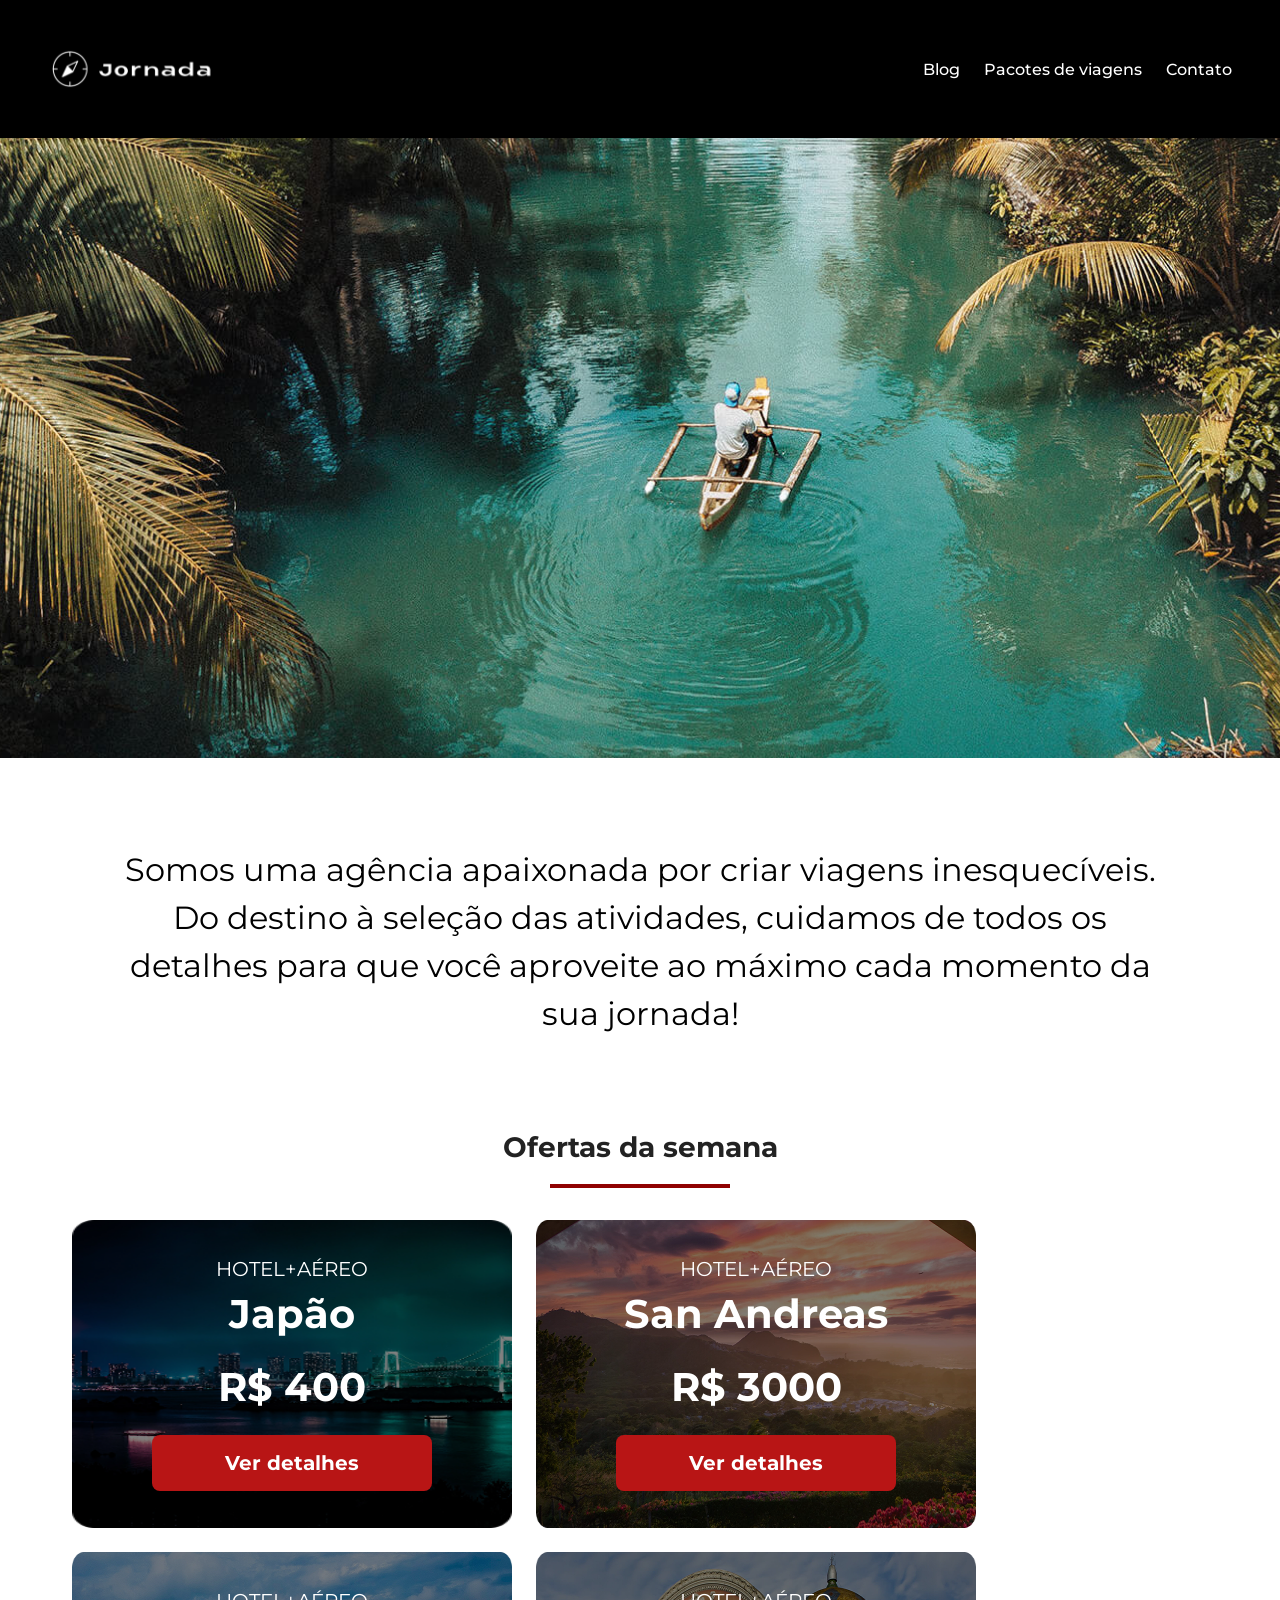
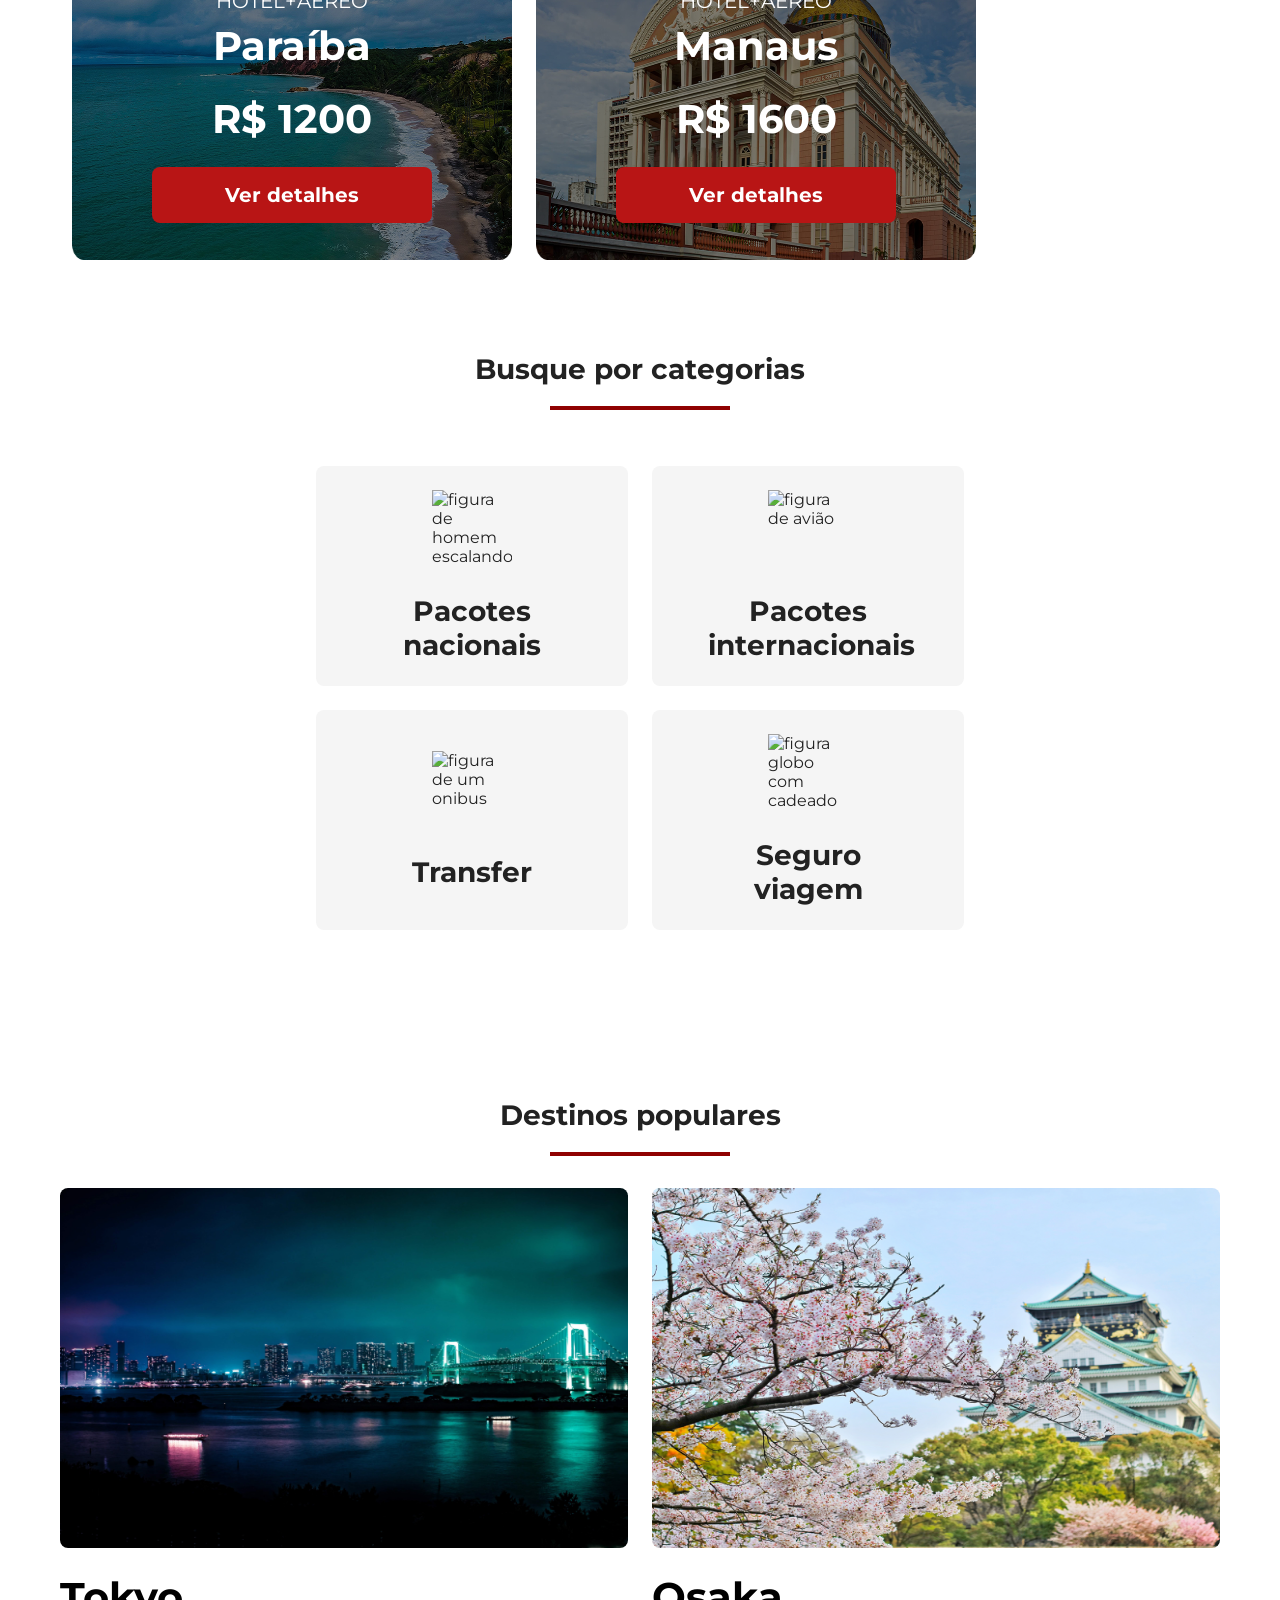
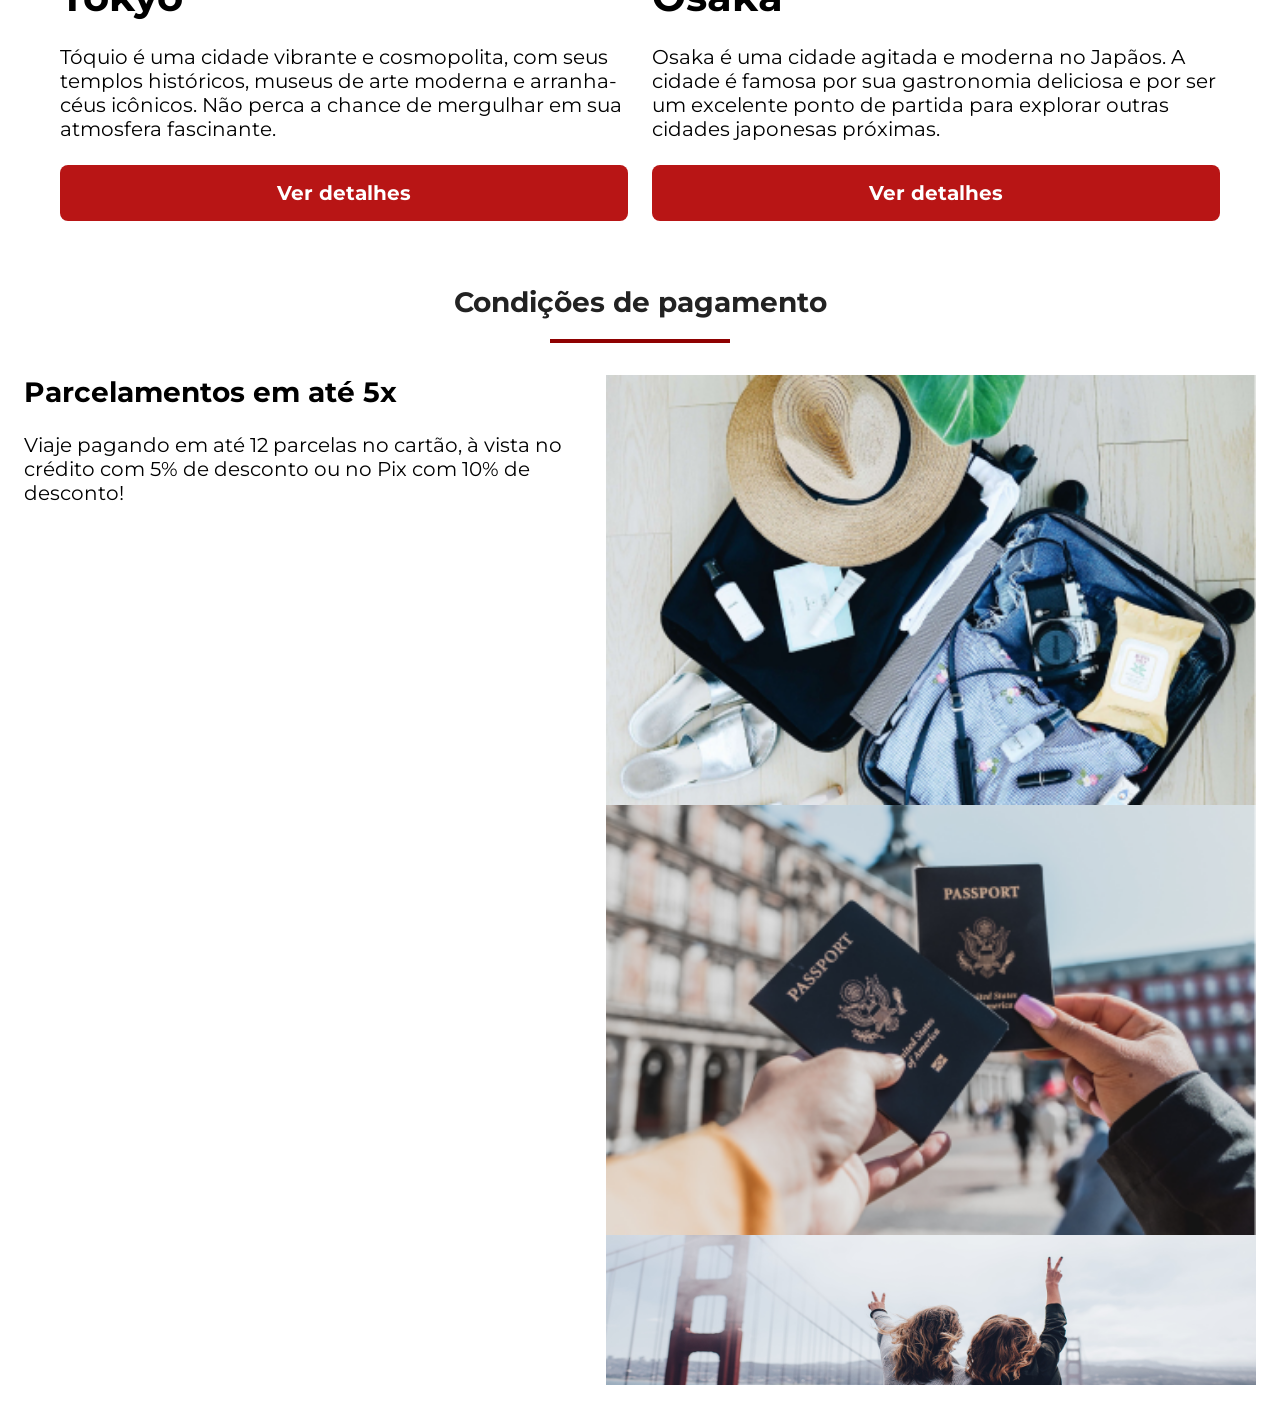
==== index.html @ f5c94310 "adiciona estrutura incial de pagamentos" ====
<!DOCTYPE html>
<html lang="en">
<head>
    <meta charset="UTF-8">
    <meta name="viewport" content="width=device-width, initial-scale=1.0">
    <title>Jornada Viagens</title>
    <link rel="stylesheet" href="css/style.css">
</head>
<body>
    <header class="header-main">
      <a class="a-logo" href="index.html" title="voltar para a página inicial">
        <img class="logo-mobile" src="img/Logo-provisória-branca 1.png" alt="Bussola do logo Jornada Viagens na cor branca">
        <img class="logo-desktop" src="img/Logo-provisória-branca 1.svg" alt="Bussola do logo Jornada Viagens na cor branca">
      </a>
      <div class="list-menu">
        <label for="menu">
          <img class="menu" src="img/menu.svg" alt="menu">
        </label>
        <input type="checkbox" id="menu" hidden>
          <nav>
            <ul>
              <li><a href="blog.html" title="acessar blog" target="_blank">Blog</a></li>
              <li><a href="pacotes.html" title="acessar pacotes de viagens" target="_blank">Pacotes de viagens</a></li>
              <li><a href="contato.html" title="acessar contato" target="_blank">Contato</a></li>
            </ul>
          </nav>
          <!--a tag <nav> é usada para criar uma área de navegação do site, ou seja, uma região que reúne links para ajudar o usuário a se movimentar entre páginas ou seções.-->
      </div>
      <!-- a tag div é um container genérico usado para agrupar elementos HTML. -->
    </header>
    <section class="hero">
      <div class="hero-img"></div>

      <!--Precisamos colocar a imagem como uma div e nao como uma tag <img> para podermos usar os atributos background image, no repeat e cover lá no css-->
    
      <h2>Somos uma agência apaixonada por criar viagens inesquecíveis. Do destino à seleção das atividades, cuidamos de todos os detalhes para que você aproveite ao máximo cada momento da sua jornada!</h2>
    </section>
    <section class="offers">
      <div class="section-title">
        <h2>Ofertas da semana</h2>
        <hr>
      </div>
      <div class="offers-cards">
        <article class="card card-japao">
          <header class="header-card">
            <div class="frame-titulo">
              <p>hotel+aéreo</p>
              <h3>Japão</h3>
            </div>
            <h4>R$ 400</h4>
          </header>
          <section>
            <a href="#" class="card-button">Ver detalhes</a>
          </section>
        </article>
        <article class="card card-sanAndreas">
          <header class="header-card">
            <div class="frame-titulo">
              <p>hotel+aéreo</p>
              <h3>San Andreas</h3>
            </div>
            <h4>R$ 3000</h4>
          </header>
          <section>
            <a href="#" class="card-button">Ver detalhes</a>
          </section>
        </article>
        <article class="card card-paraiba">
          <header class="header-card">
            <div class="frame-titulo">
              <p>hotel+aéreo</p>
              <h3>Paraíba</h3>
            </div>
            <h4>R$ 1200</h4>
          </header>
          <section>
            <a href="#" class="card-button">Ver detalhes</a>
          </section>
        </article>
        <article class="card card-manaus">
          <header class="header-card">
            <div class="frame-titulo">
              <p>hotel+aéreo</p>
              <h3>Manaus</h3>
            </div>
            <h4>R$ 1600</h4>
          </header>
          <section>
            <a href="#" class="card-button">Ver detalhes</a>
          </section>
        </article>
      </div>
    </section>

    <!--Busca por categorias-->

    <section class="category">
      <div class="section-title">
        <h2>Busque por categorias</h2>
        <hr>
      </div>
      <ul class="cards-category">
        <div class="category-card">
          <a href="#" class="nacional" title="Buscar por pacotes nacionais">
            <img src="img/ícone - pacotes nacionais.svg" alt="figura de homem escalando" class="icone"></img>
            <h4>Pacotes nacionais</h4>
          </a>
        </div>
        <div class="category-card">
          <a href="#" class="internacional" title="buscar por pacotes internacionais">
            <img src="img/ícone - pacotes interacionais.svg" alt="figura de avião" class="icone"></img>
            <h4>Pacotes internacionais</h4>
          </a>
        </div>
        <div class="category-card">
          <a href="#" class="transfer" title="buscar por transfer">
            <img src="img/ícone -transfer.svg" alt="figura de um onibus" class="icone"></img>
            <h4>Transfer</h4>
          </a>
        </div>
        <div class="category-card">
          <a href="#" class="viagem" title="buscar por seguro viagem">
            <img src="img/ícone - seguro viagem.svg" alt="figura globo com cadeado" class="icone"></img>
            <h4>Seguro viagem</h4>
          </a>
        </div>
      </ul>
    </section>
   
     <!--Destinos-->

     <section class="destiny">
      <div class="section-title">
        <h2>Destinos populares</h2>
        <hr>
      </div>
      <ul class="cards-destiny">
        <article class="tokyo">
          <img src="img/Tokyo.png" alt="">
          <h3>Tokyo</h3>
          <p>Tóquio é uma cidade vibrante e cosmopolita, com seus templos históricos, museus de arte moderna e arranha-céus icônicos. Não perca a chance de mergulhar em sua atmosfera fascinante.</p>
          <a href="#" type="button" class="card-button" title="Veja mais detalhes do destino Tokyo">Ver detalhes</a>
        </article>
        <article class="osaka">
          <img src="img/Osaka.png" alt="">
          <h3>Osaka</h3>
          <p>Osaka é uma cidade agitada e moderna no Japãos. A cidade é famosa por sua gastronomia deliciosa e por ser um excelente ponto de partida para explorar outras cidades japonesas próximas.</p>
          <a href="#" type="button" class="card-button" title="Veja mais detalhes do destino Osaka">Ver detalhes</a>
        </article>
        </ul>
     </section>

     <!--Pagamentos-->

     <section class="payments">
      <div class="section-title">
        <h2>Condições de pagamento</h2>
        <hr>
      </div>
      <article class="bloco-pagamento">
        <header>
        <h5>Parcelamentos em até 5x</h5>
        <p>Viaje pagando em até 12 parcelas no cartão, à vista no crédito com 5% de desconto ou no Pix com 10% de desconto! </p>
        </header>
        <div class="galeria-imagens-home">
          <img src="img/imagem 1 galeria.jpg" alt="">
          <img src="img/imagem 2 galeria.png" alt="">
          <img src="img/imagem 3 galeria.png" alt="">
        </div>
      </article>
     </section>


</body>
</html>
---- css/style.css ----
/* junta todos os css's */

@import url(global.css);
@import url(header.css);
@import url(hero.css);
@import url(offers.css);
@import url(categories.css);
@import url(destiny.css);
@import url(payments.css);
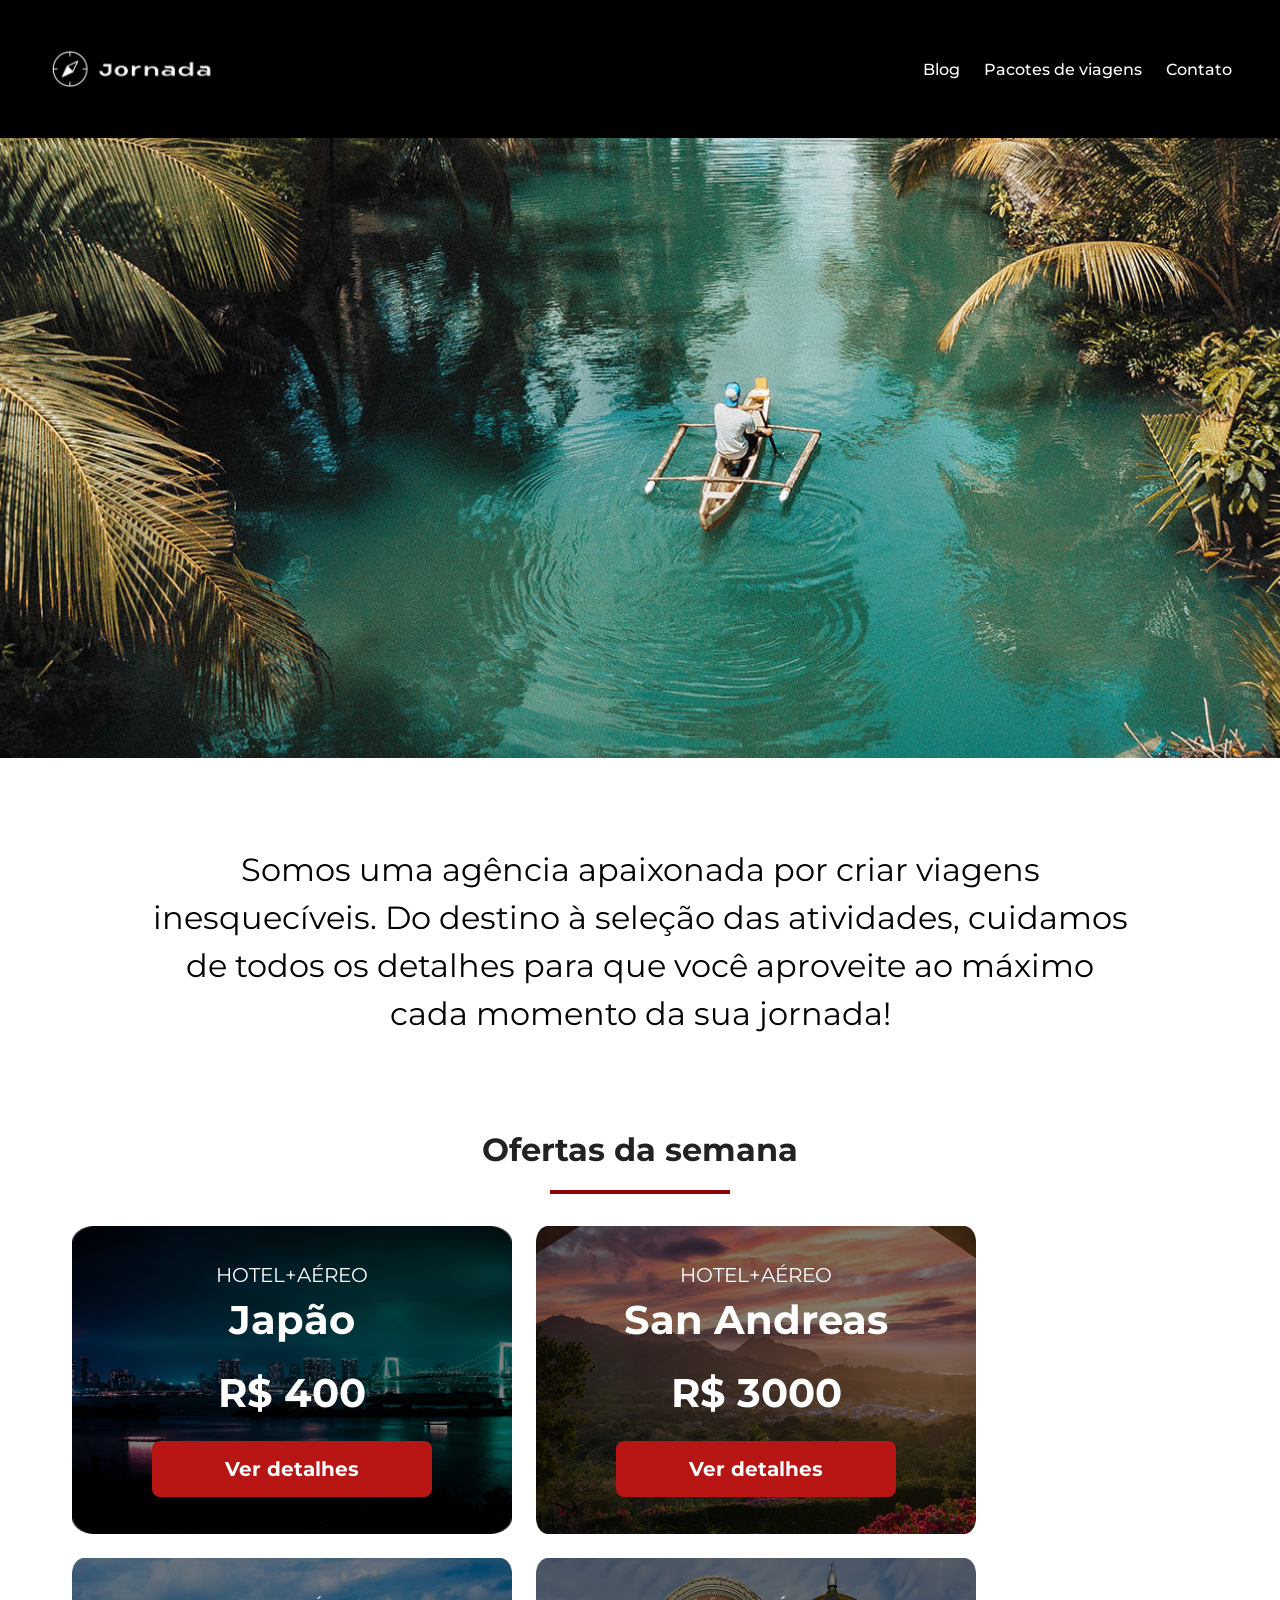
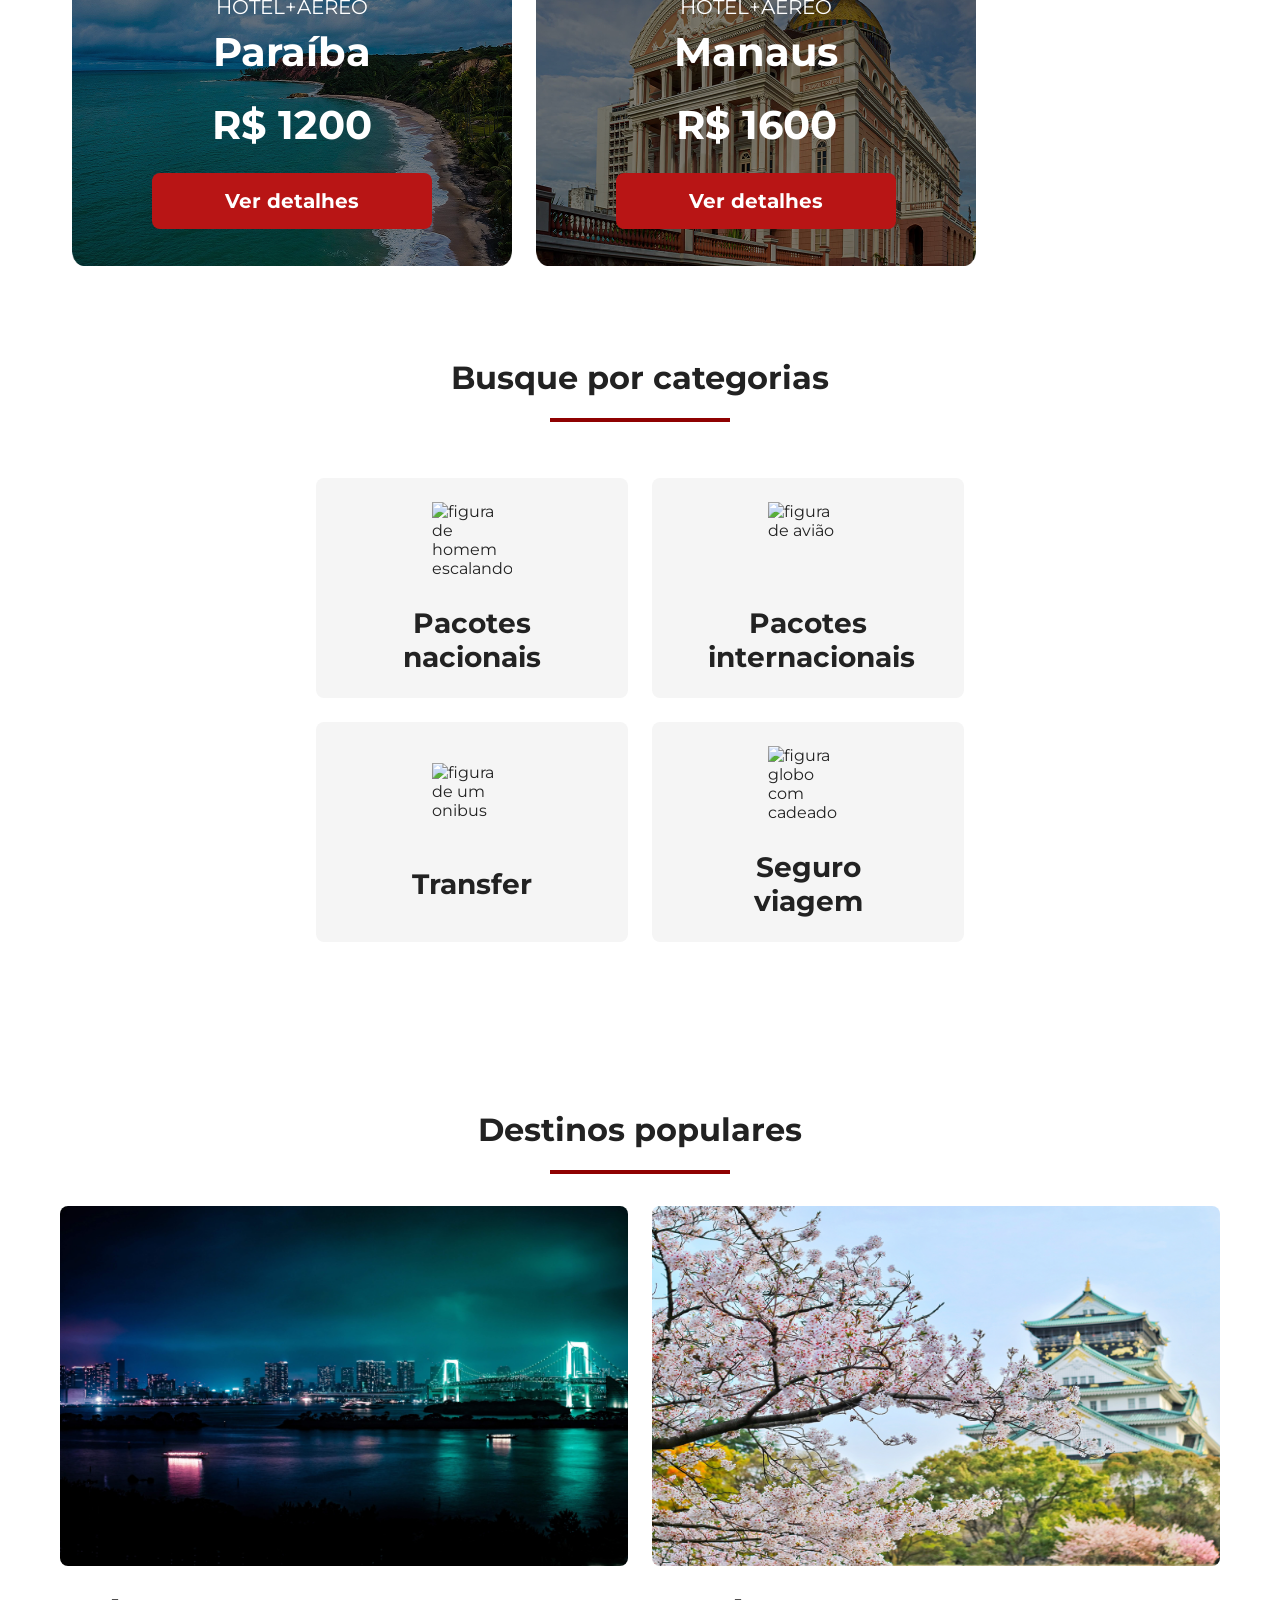
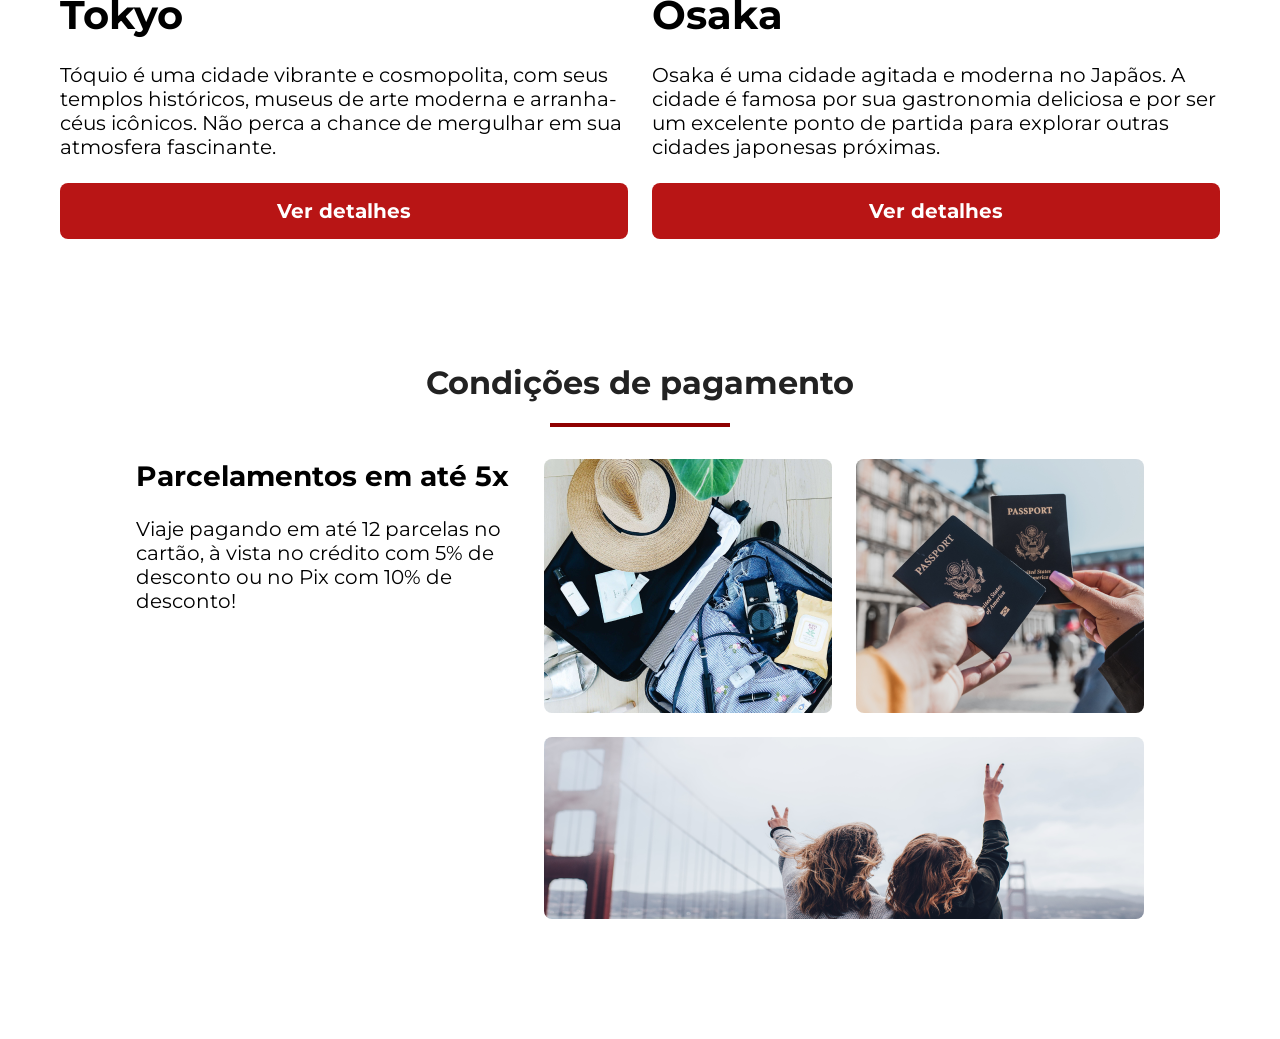
==== commit 0937b99f: "corrige section title" ====
--- a/index.html
+++ b/index.html
@@ -162,10 +162,10 @@
         <h5>Parcelamentos em até 5x</h5>
         <p>Viaje pagando em até 12 parcelas no cartão, à vista no crédito com 5% de desconto ou no Pix com 10% de desconto! </p>
         </header>
-        <div class="galeria-imagens-home">
-          <img src="img/imagem 1 galeria.jpg" alt="">
-          <img src="img/imagem 2 galeria.png" alt="">
-          <img src="img/imagem 3 galeria.png" alt="">
+        <div class="grid-imagens">
+          <img src="img/imagem 1 galeria.jpg" alt="Fotografia de um casal de amigas" class="imagem-1">
+          <img src="img/imagem 2 galeria.png" alt="Fotografia de um passaporte" class="imagem-2">
+          <img src="img/imagem 3 galeria.png" alt="Pessoa fazendo x coisa" class="imagem-3">
         </div>
       </article>
      </section>
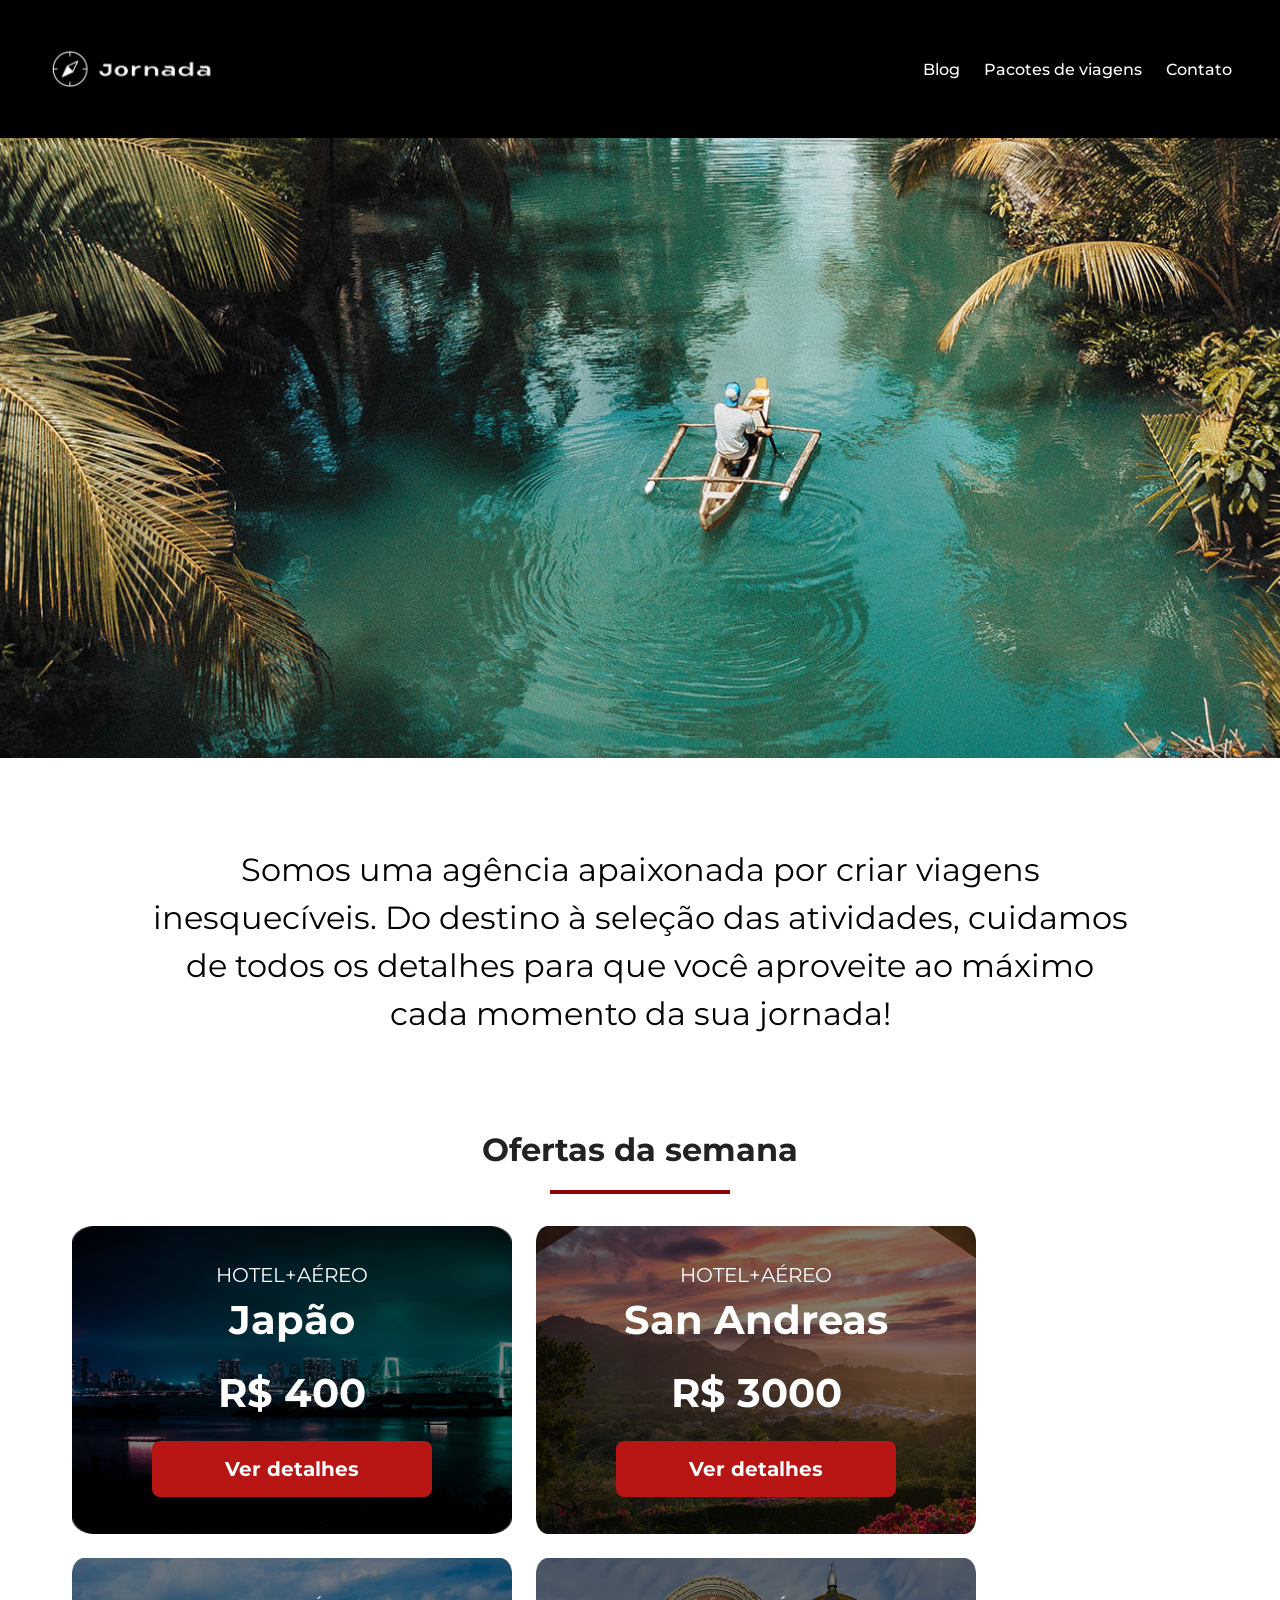
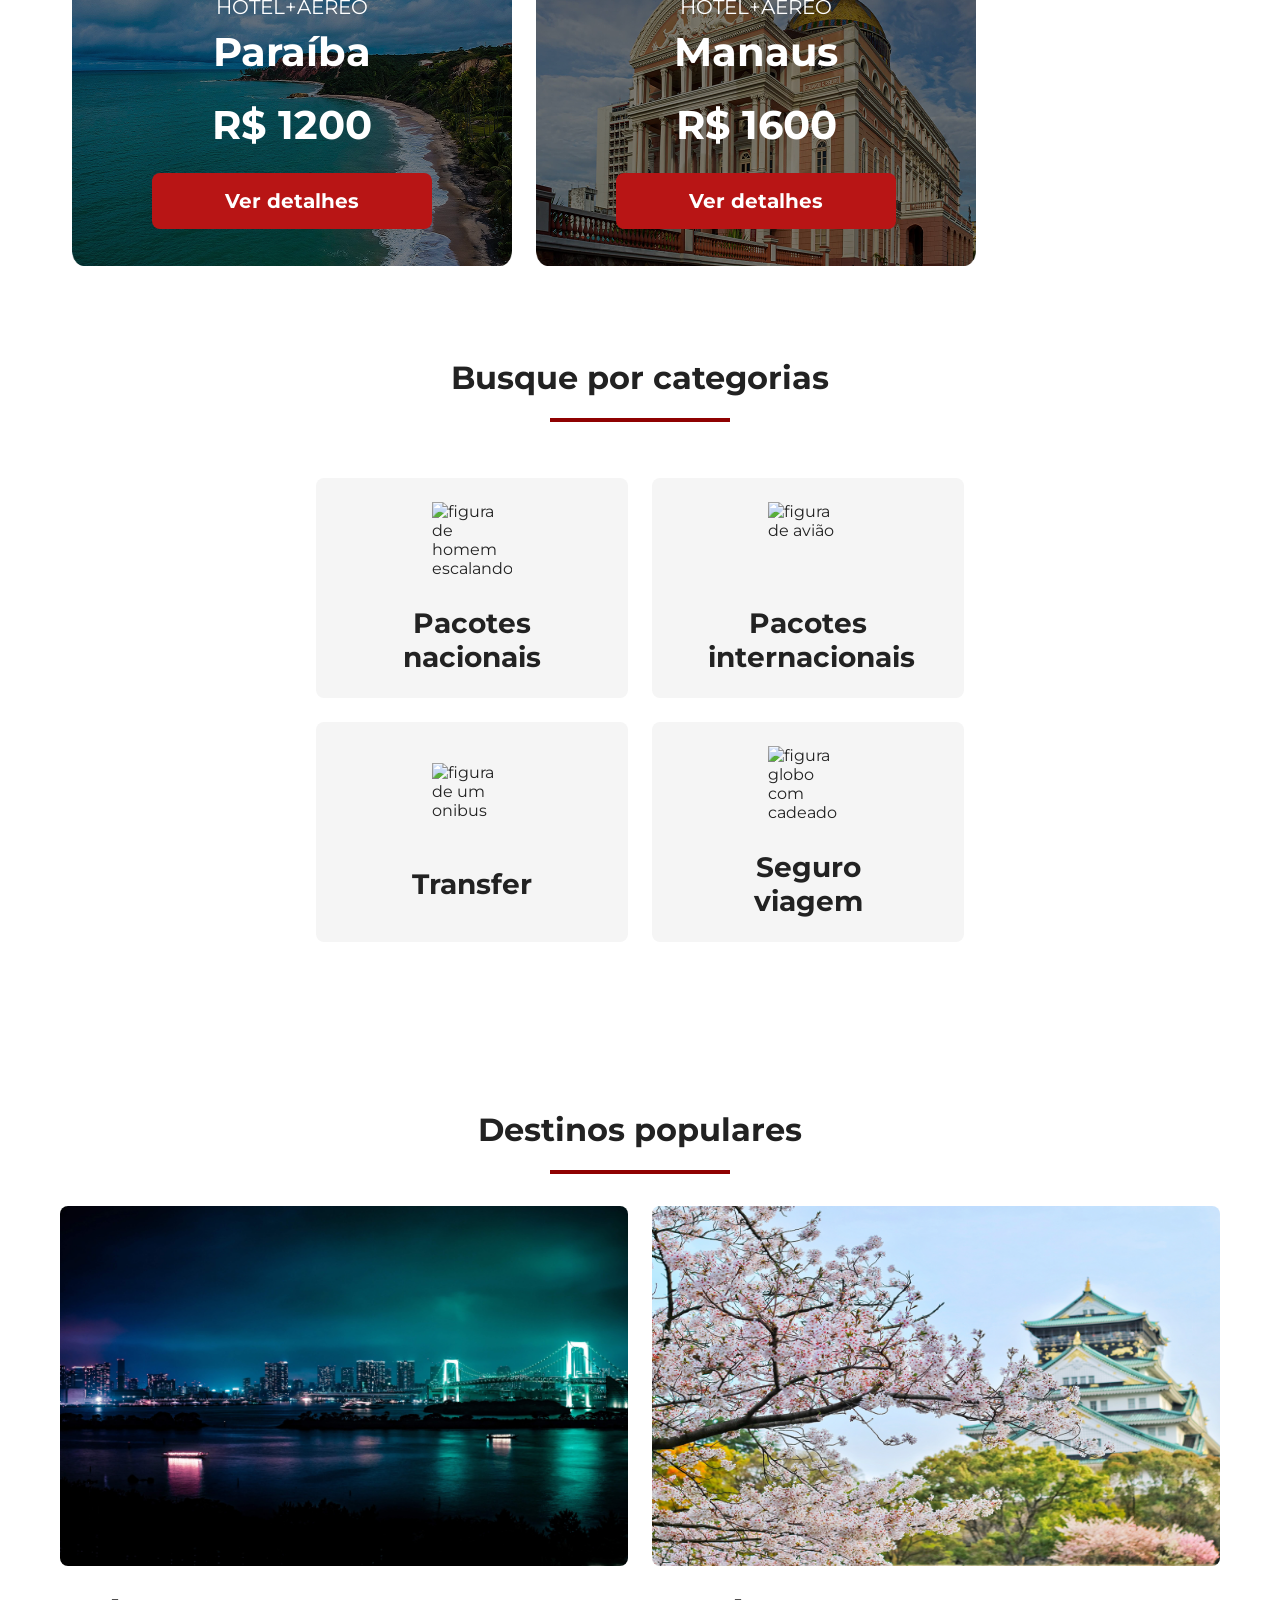
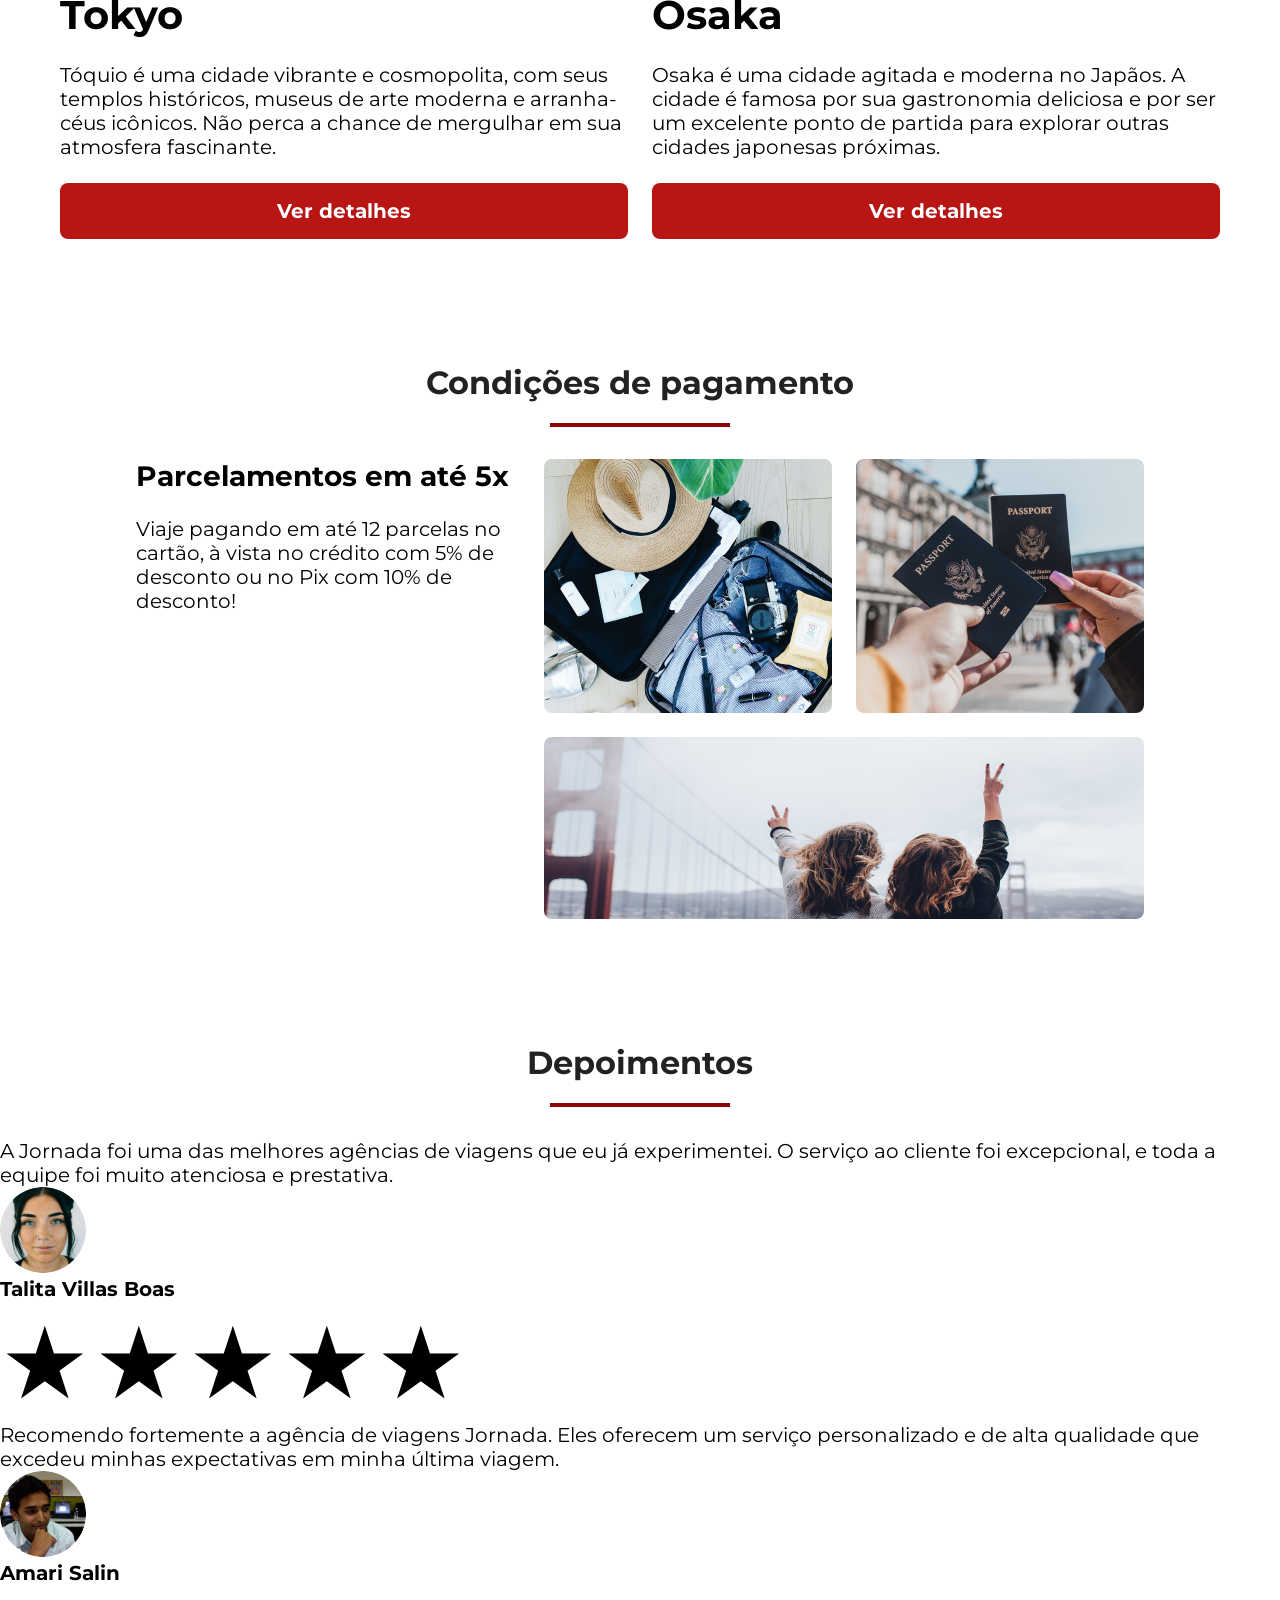
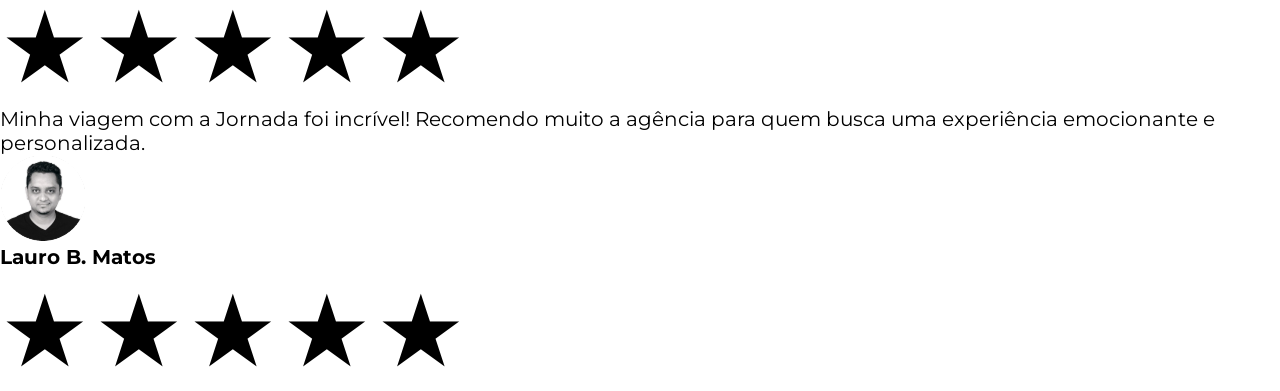
==== commit 5ee7453b: "adiciona html de depoimentos" ====
--- a/index.html
+++ b/index.html
@@ -170,6 +170,71 @@
       </article>
      </section>
 
+     <!--Pagamentos-->
+
+     <section>
+      <div class="section-title">
+        <h2>Depoimentos</h2>
+        <hr>
+      </div>
+      <div class="depoimentos-container">
+        <article>
+          <header>
+            <p>A Jornada foi uma das melhores agências de viagens que eu já experimentei. O serviço ao cliente foi excepcional, e toda a equipe foi muito atenciosa e prestativa.</p>
+          </header>
+          <footer>
+            <img src="img/avatar talita.png" alt="imagem de perfil de um cliente">
+            <div class="profile-content">
+              <h6>Talita Villas Boas</h6>
+              <div class="rating">
+                <span style='font-size:100px;'>&#9733;</span>
+                <span style='font-size:100px;'>&#9733;</span>
+                <span style='font-size:100px;'>&#9733;</span>
+                <span style='font-size:100px;'>&#9733;</span>
+                <span style='font-size:100px;'>&#9733;</span>
+              </div>
+            </div>
+          </footer>
+        </article>
+        <article>
+          <header>
+            <p>Recomendo fortemente a agência de viagens Jornada. Eles oferecem um serviço personalizado e de alta qualidade que excedeu minhas expectativas em minha última viagem.</p>
+          </header>
+          <footer>
+            <img src="img/avatar amorim.png" alt="imagem de perfil de um cliente">
+            <div class="profile-content">
+              <h6>Amari Salin</h6>
+              <div class="rating">
+                <span style='font-size:100px;'>&#9733;</span>
+                <span style='font-size:100px;'>&#9733;</span>
+                <span style='font-size:100px;'>&#9733;</span>
+                <span style='font-size:100px;'>&#9733;</span>
+                <span style='font-size:100px;'>&#9733;</span>
+              </div>
+            </div>
+          </footer>
+        </article>
+        <article>
+          <header>
+            <p>Minha viagem com a Jornada foi incrível! Recomendo muito a agência para quem busca uma experiência emocionante e personalizada.</p>
+          </header>
+          <footer>
+            <img src="img/avatar lauro.png" alt="imagem de perfil de um cliente">
+            <div class="profile-content">
+              <h6>Lauro B. Matos</h6>
+              <div class="rating">
+                <span style='font-size:100px;'>&#9733;</span>
+                <span style='font-size:100px;'>&#9733;</span>
+                <span style='font-size:100px;'>&#9733;</span>
+                <span style='font-size:100px;'>&#9733;</span>
+                <span style='font-size:100px;'>&#9733;</span>
+              </div>
+            </div>
+          </footer>
+        </article>
+      </div>
+     </section>
+
 
 </body>
 </html>
--- a/css/style.css
+++ b/css/style.css
@@ -6,4 +6,5 @@
 @import url(offers.css);
 @import url(categories.css);
 @import url(destiny.css);
-@import url(payments.css);+@import url(payments.css);
+@import url(depoimentos.css);
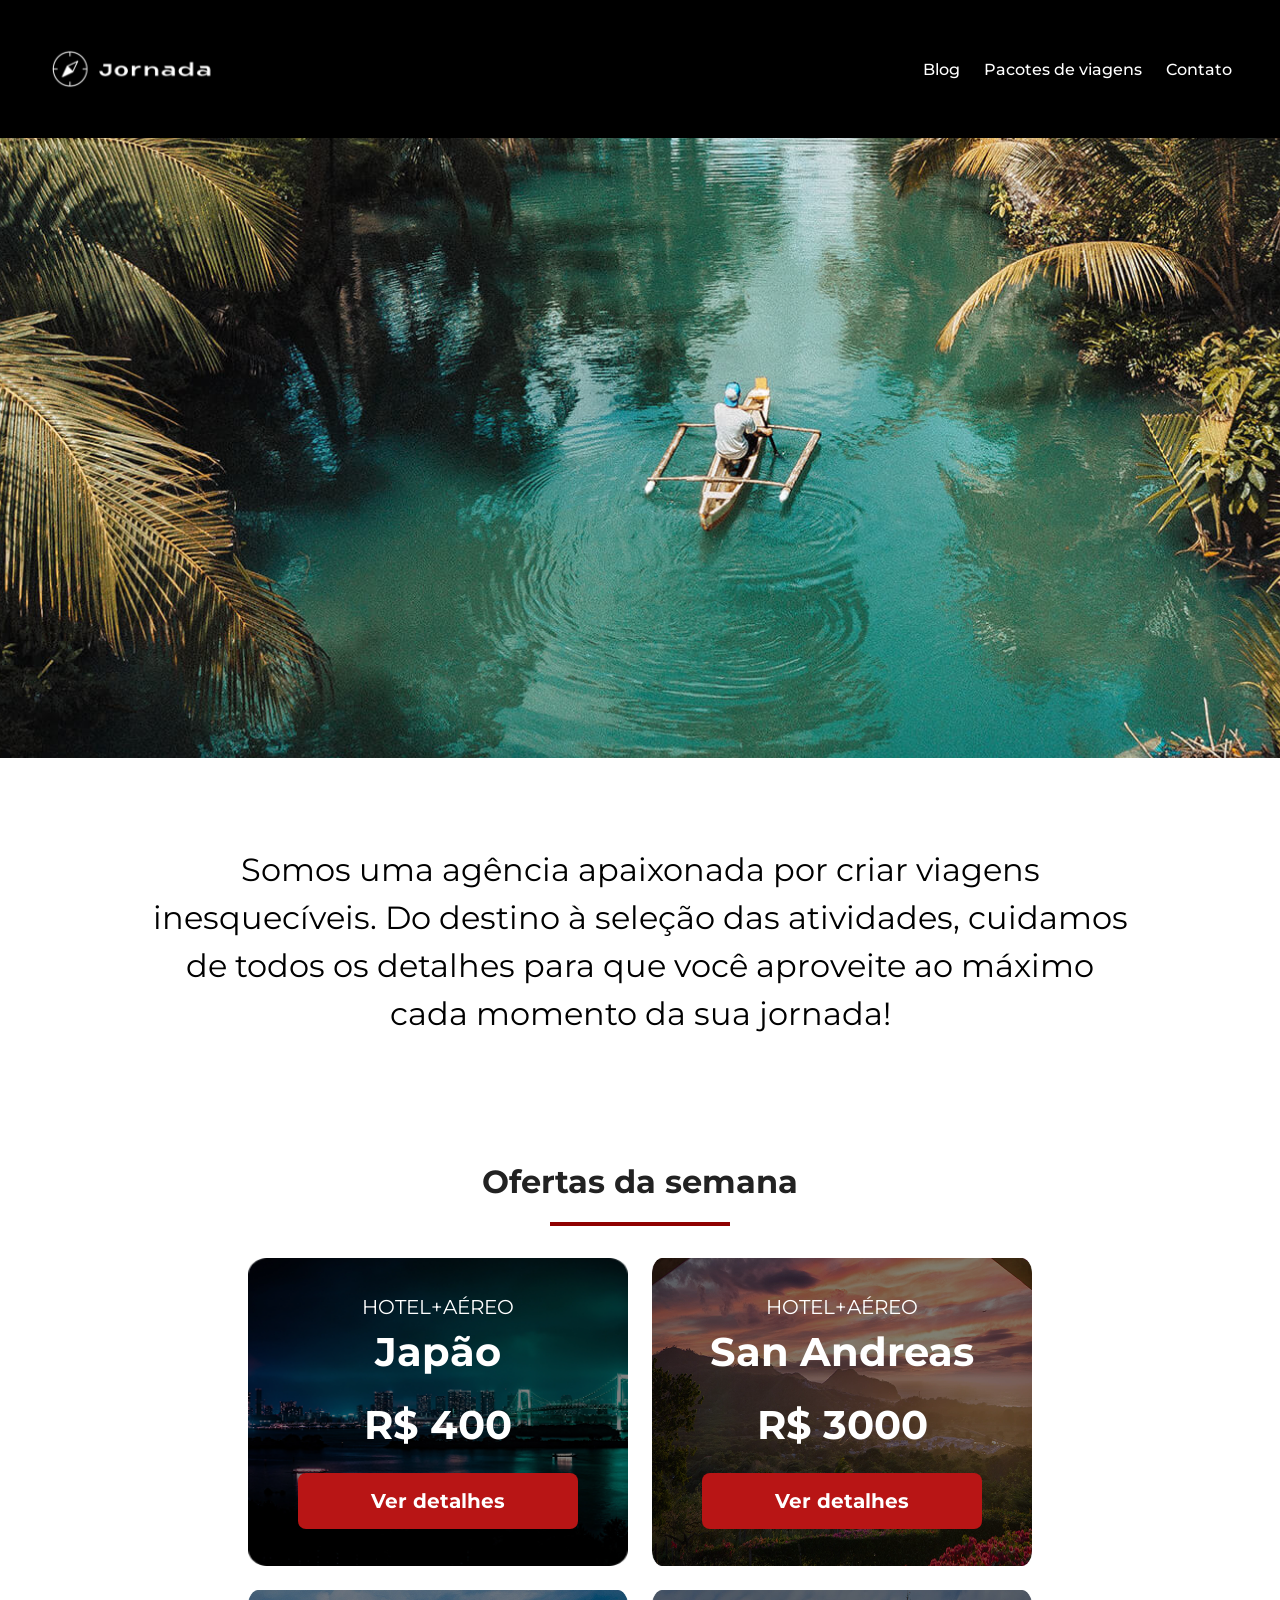
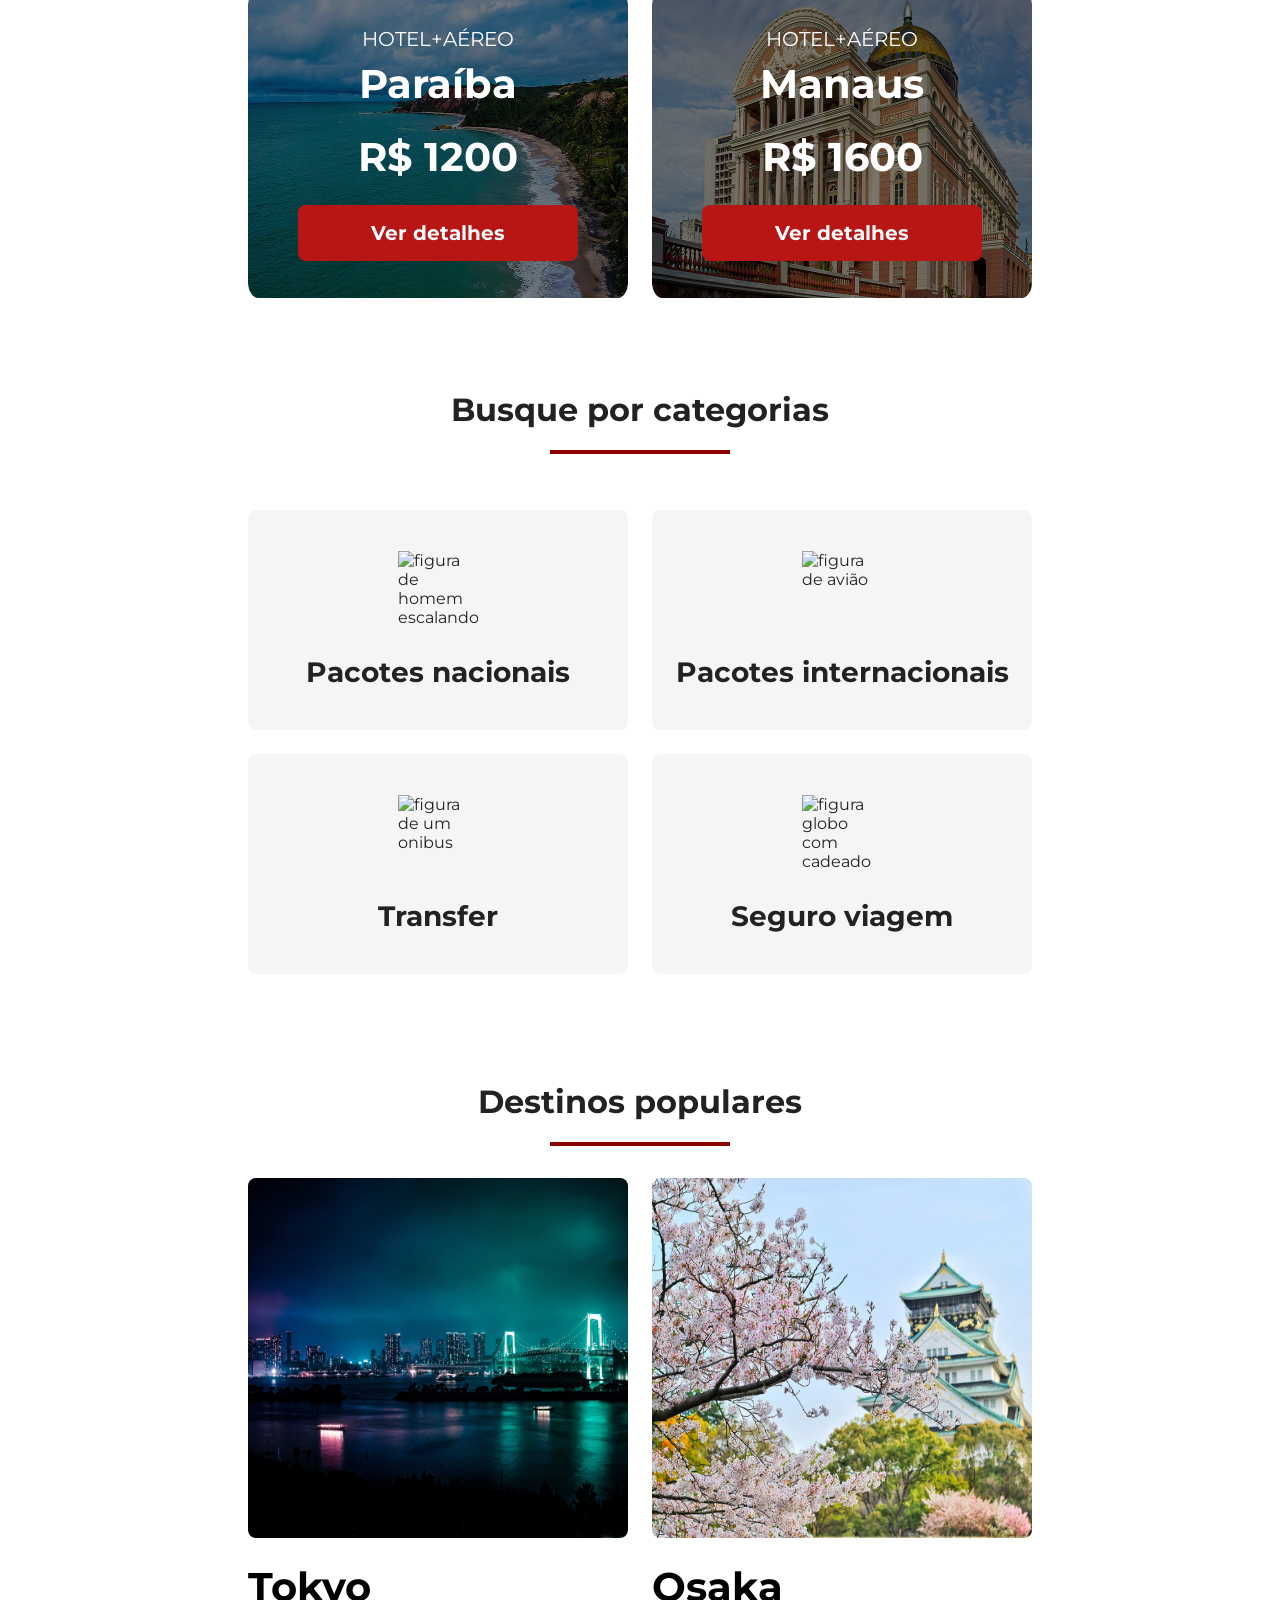
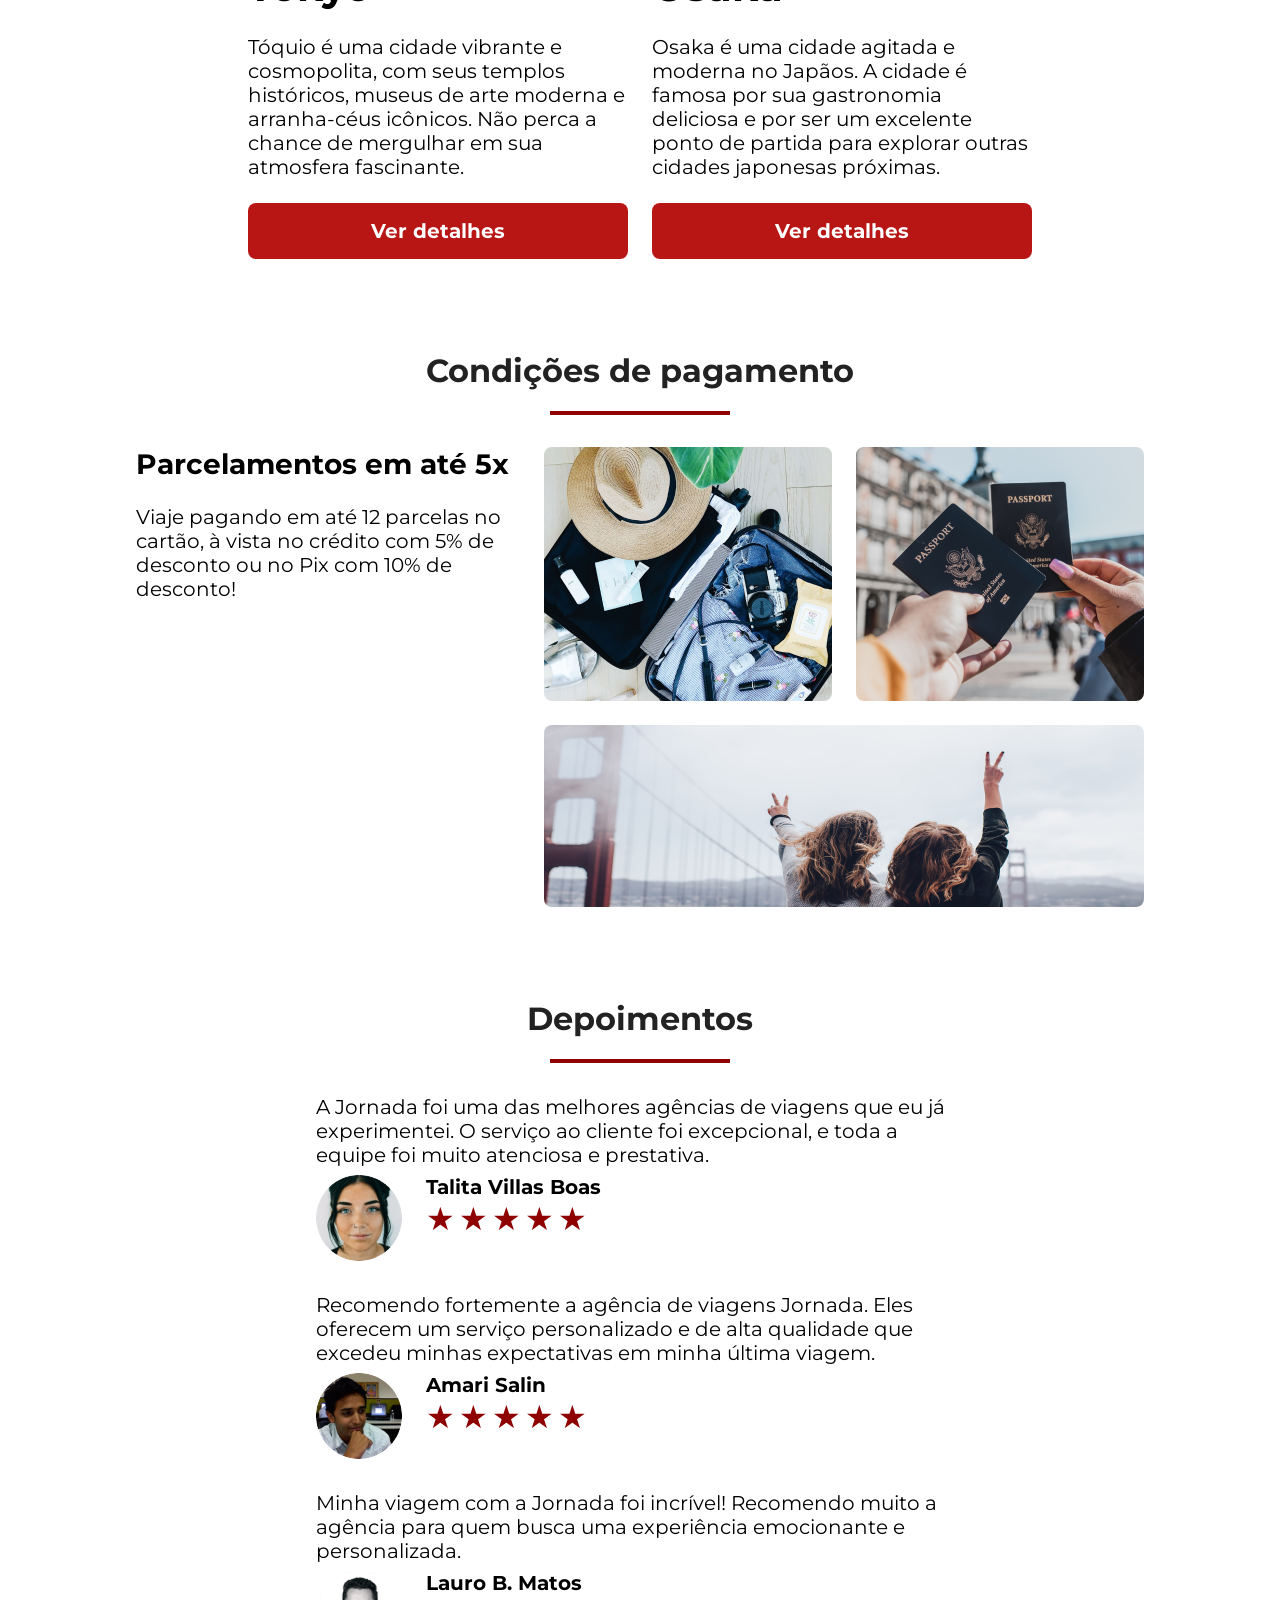
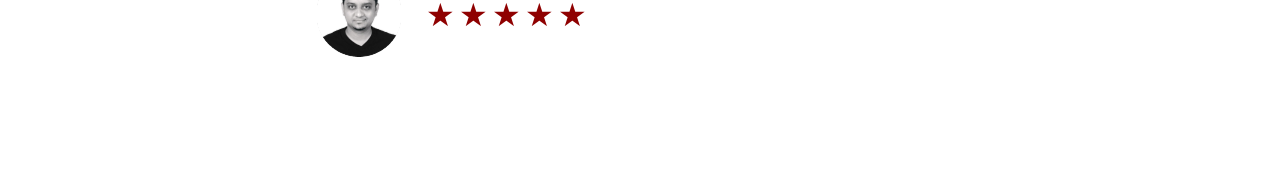
==== commit 5a923ba6: "adiona ajustes gerais e layout adaptativo em dispositivos" ====
--- a/index.html
+++ b/index.html
@@ -35,6 +35,7 @@
     
       <h2>Somos uma agência apaixonada por criar viagens inesquecíveis. Do destino à seleção das atividades, cuidamos de todos os detalhes para que você aproveite ao máximo cada momento da sua jornada!</h2>
     </section>
+  <main>
     <section class="offers">
       <div class="section-title">
         <h2>Ofertas da semana</h2>
@@ -178,7 +179,7 @@
         <hr>
       </div>
       <div class="depoimentos-container">
-        <article>
+        <article class="card-depoimento">
           <header>
             <p>A Jornada foi uma das melhores agências de viagens que eu já experimentei. O serviço ao cliente foi excepcional, e toda a equipe foi muito atenciosa e prestativa.</p>
           </header>
@@ -187,16 +188,17 @@
             <div class="profile-content">
               <h6>Talita Villas Boas</h6>
               <div class="rating">
-                <span style='font-size:100px;'>&#9733;</span>
-                <span style='font-size:100px;'>&#9733;</span>
-                <span style='font-size:100px;'>&#9733;</span>
-                <span style='font-size:100px;'>&#9733;</span>
-                <span style='font-size:100px;'>&#9733;</span>
+                <span>&#9733;</span>
+                <span style='font-size:32px;'>&#9733;</span>
+                <span style='font-size:32px;'>&#9733;</span>
+                <span style='font-size:32px;'>&#9733;</span>
+                <span style='font-size:32px;'>&#9733;</span>
+                
               </div>
             </div>
           </footer>
         </article>
-        <article>
+        <article class="card-depoimento">
           <header>
             <p>Recomendo fortemente a agência de viagens Jornada. Eles oferecem um serviço personalizado e de alta qualidade que excedeu minhas expectativas em minha última viagem.</p>
           </header>
@@ -205,16 +207,16 @@
             <div class="profile-content">
               <h6>Amari Salin</h6>
               <div class="rating">
-                <span style='font-size:100px;'>&#9733;</span>
-                <span style='font-size:100px;'>&#9733;</span>
-                <span style='font-size:100px;'>&#9733;</span>
-                <span style='font-size:100px;'>&#9733;</span>
-                <span style='font-size:100px;'>&#9733;</span>
+                <span style='font-size:32px;'>&#9733;</span>
+                <span style='font-size:32px;'>&#9733;</span>
+                <span style='font-size:32px;'>&#9733;</span>
+                <span style='font-size:32px;'>&#9733;</span>
+                <span style='font-size:32px;'>&#9733;</span>
               </div>
             </div>
           </footer>
         </article>
-        <article>
+        <article class="card-depoimento">
           <header>
             <p>Minha viagem com a Jornada foi incrível! Recomendo muito a agência para quem busca uma experiência emocionante e personalizada.</p>
           </header>
@@ -223,18 +225,17 @@
             <div class="profile-content">
               <h6>Lauro B. Matos</h6>
               <div class="rating">
-                <span style='font-size:100px;'>&#9733;</span>
-                <span style='font-size:100px;'>&#9733;</span>
-                <span style='font-size:100px;'>&#9733;</span>
-                <span style='font-size:100px;'>&#9733;</span>
-                <span style='font-size:100px;'>&#9733;</span>
+                <span style='font-size:32px;'>&#9733;</span>
+                <span style='font-size:32px;'>&#9733;</span>
+                <span style='font-size:32px;'>&#9733;</span>
+                <span style='font-size:32px;'>&#9733;</span>
+                <span style='font-size:32px;'>&#9733;</span>
               </div>
             </div>
           </footer>
         </article>
       </div>
      </section>
-
-
+  </main>
 </body>
 </html>
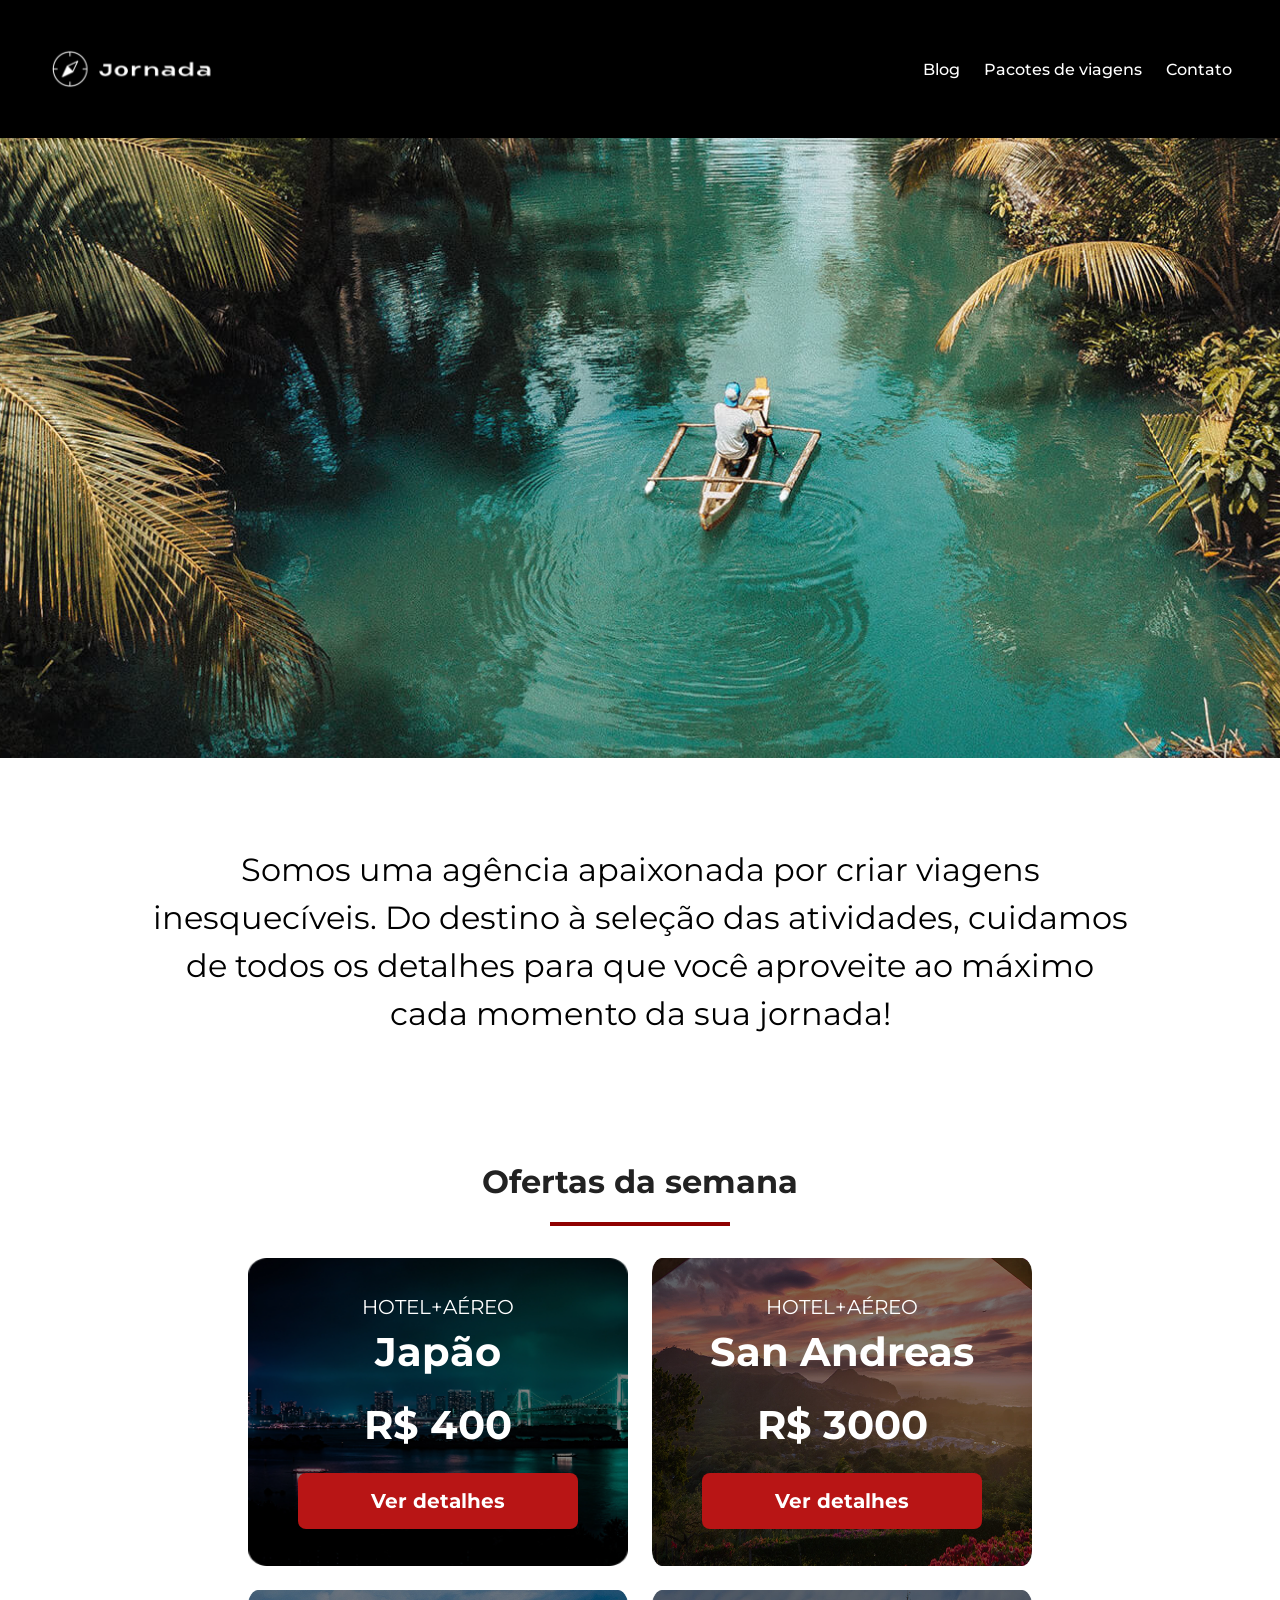
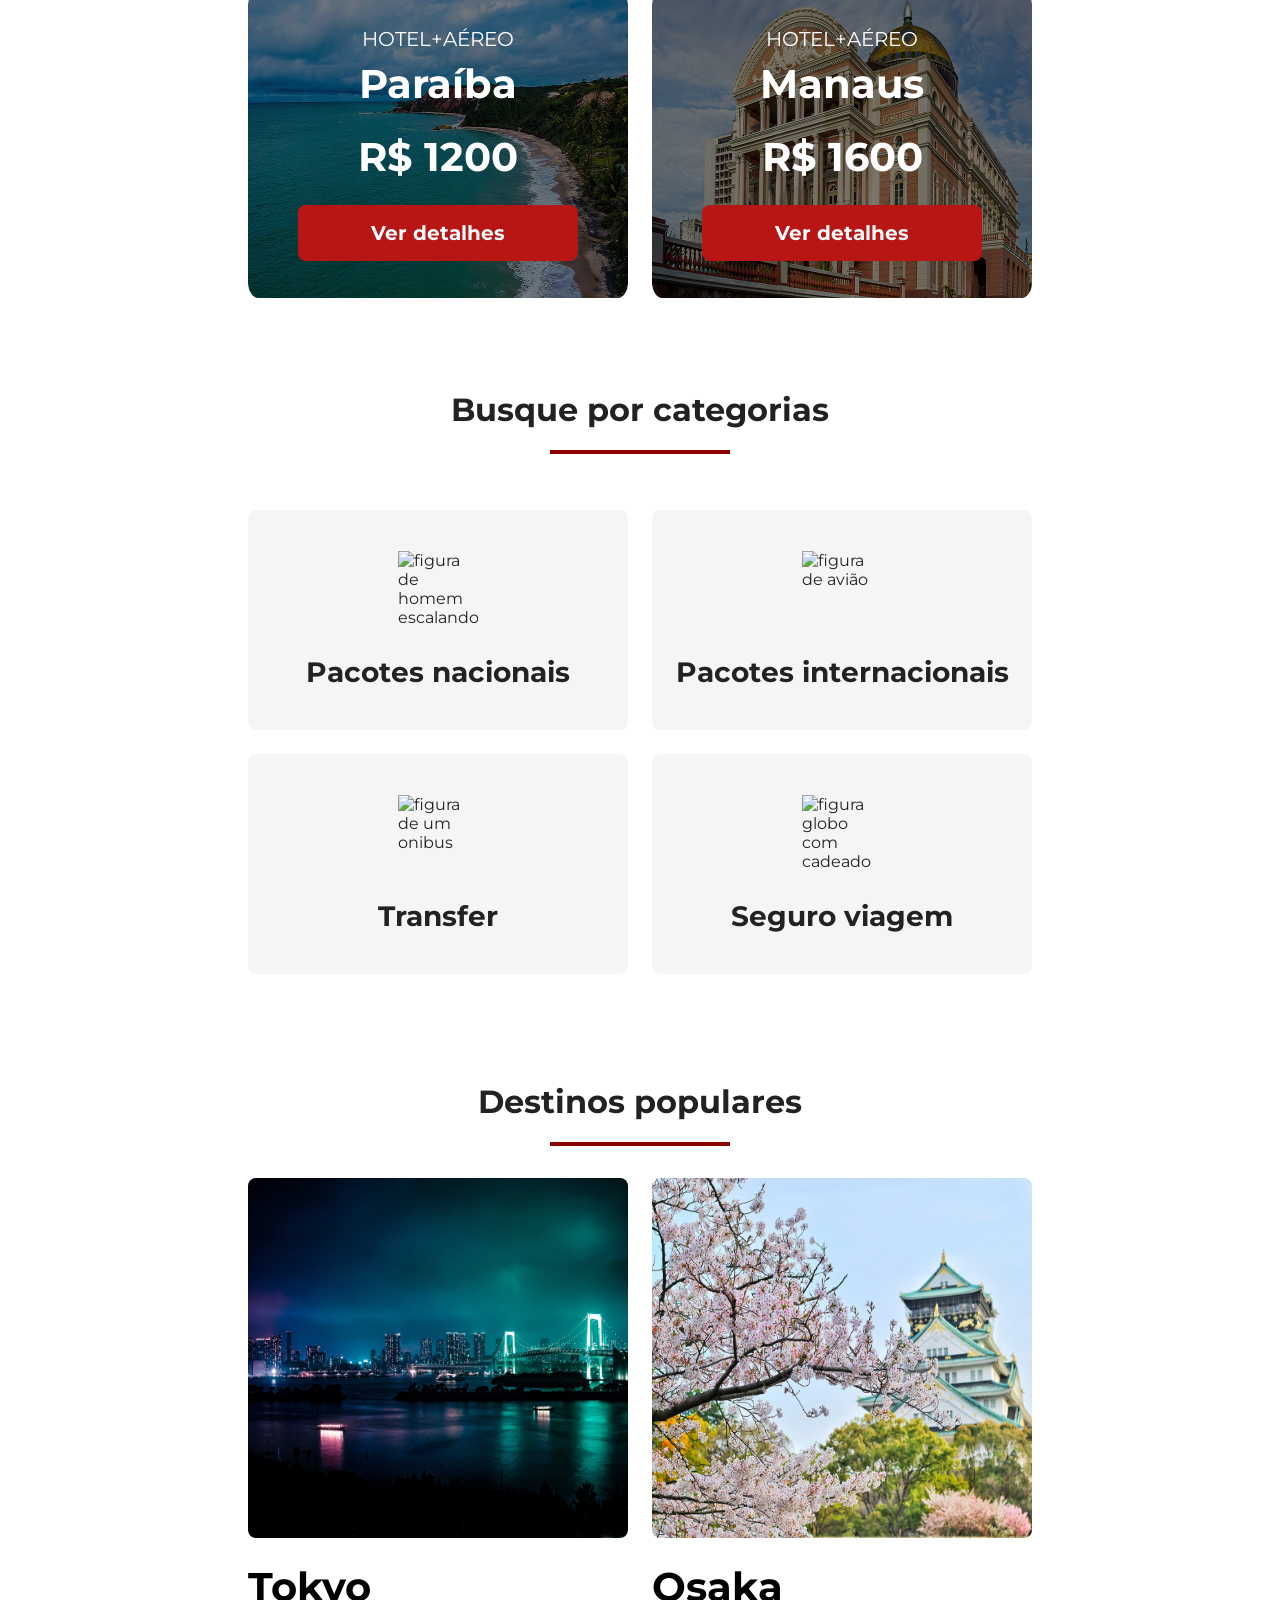
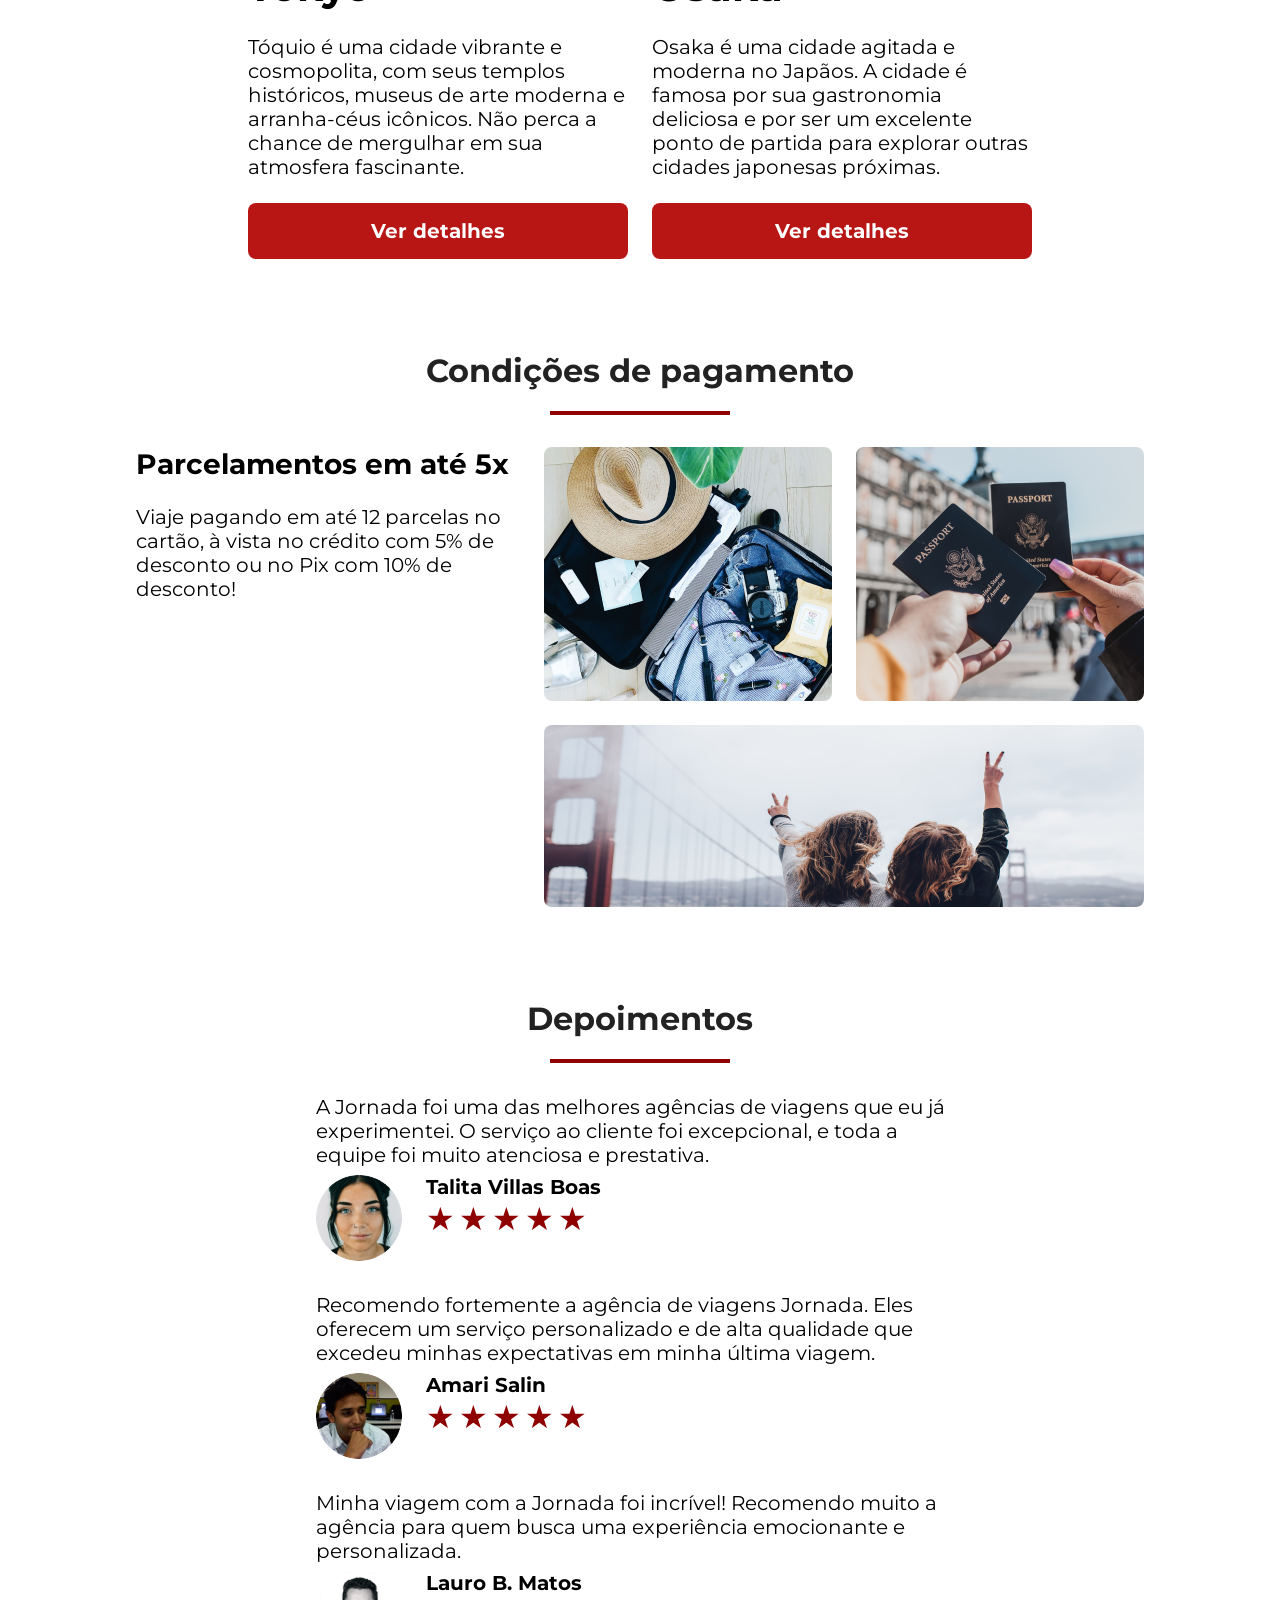
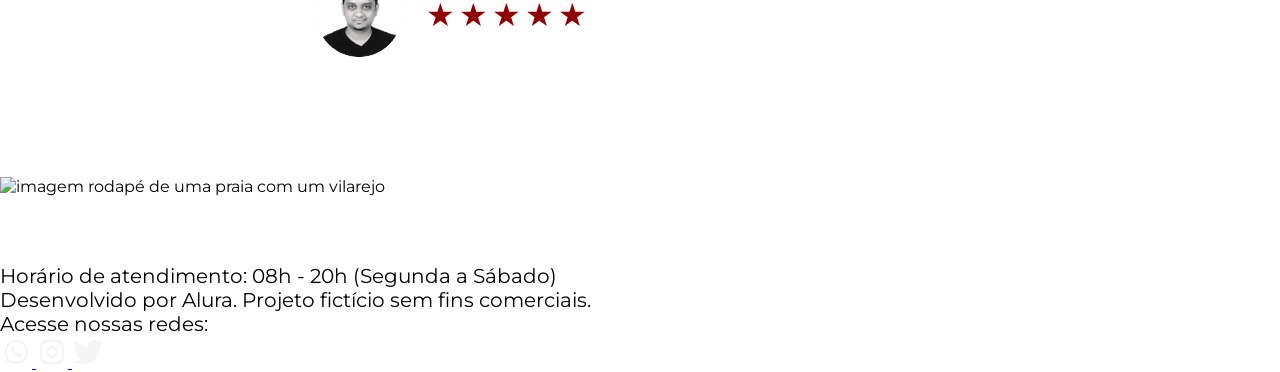
==== commit 53964f12: "adiciona html do rodape" ====
--- a/index.html
+++ b/index.html
@@ -237,5 +237,30 @@
       </div>
      </section>
   </main>
+  <footer>
+    <img src="img/Imagem pré rodapé.png" alt="imagem rodapé de uma praia com um vilarejo" class="rodape-logo">
+    <div class="rodape-logo-desc">
+      <a href="index.html" title="Direciona para a página inicial do site" class="a-logo"></a> 
+       <img src="img/Logo-provisória-branca 1.svg" alt="">
+      <div class="rodape-desc">
+        <p>Horário de atendimento: 08h - 20h (Segunda a Sábado)</p>
+        <p>Desenvolvido por Alura. Projeto fictício sem fins comerciais.</p>
+      </div>
+    <div>
+      <p>Acesse nossas redes:</p>
+      <ul class="redes-sociais-rodape">
+        <a href="#" title="Direciona para o whatsapp da Jornada Viagens">
+          <img src="img/Whatsapp 1.svg" alt="ícone do whatsapp">
+        <a href="#" title="Direciona para o instagram da Jornada Viagens">
+          <img src="img/Instragam 1.svg" alt="ícone do instagram">
+         <a href="#" title="Direciona para o twitter da Jornada Viagens">
+          <img src="img/Twiter 1.svg" alt="ícone do twitter">
+        </a>
+      </ul>
+    </div>
+
+
+    </div>
+  </footer>
 </body>
 </html>
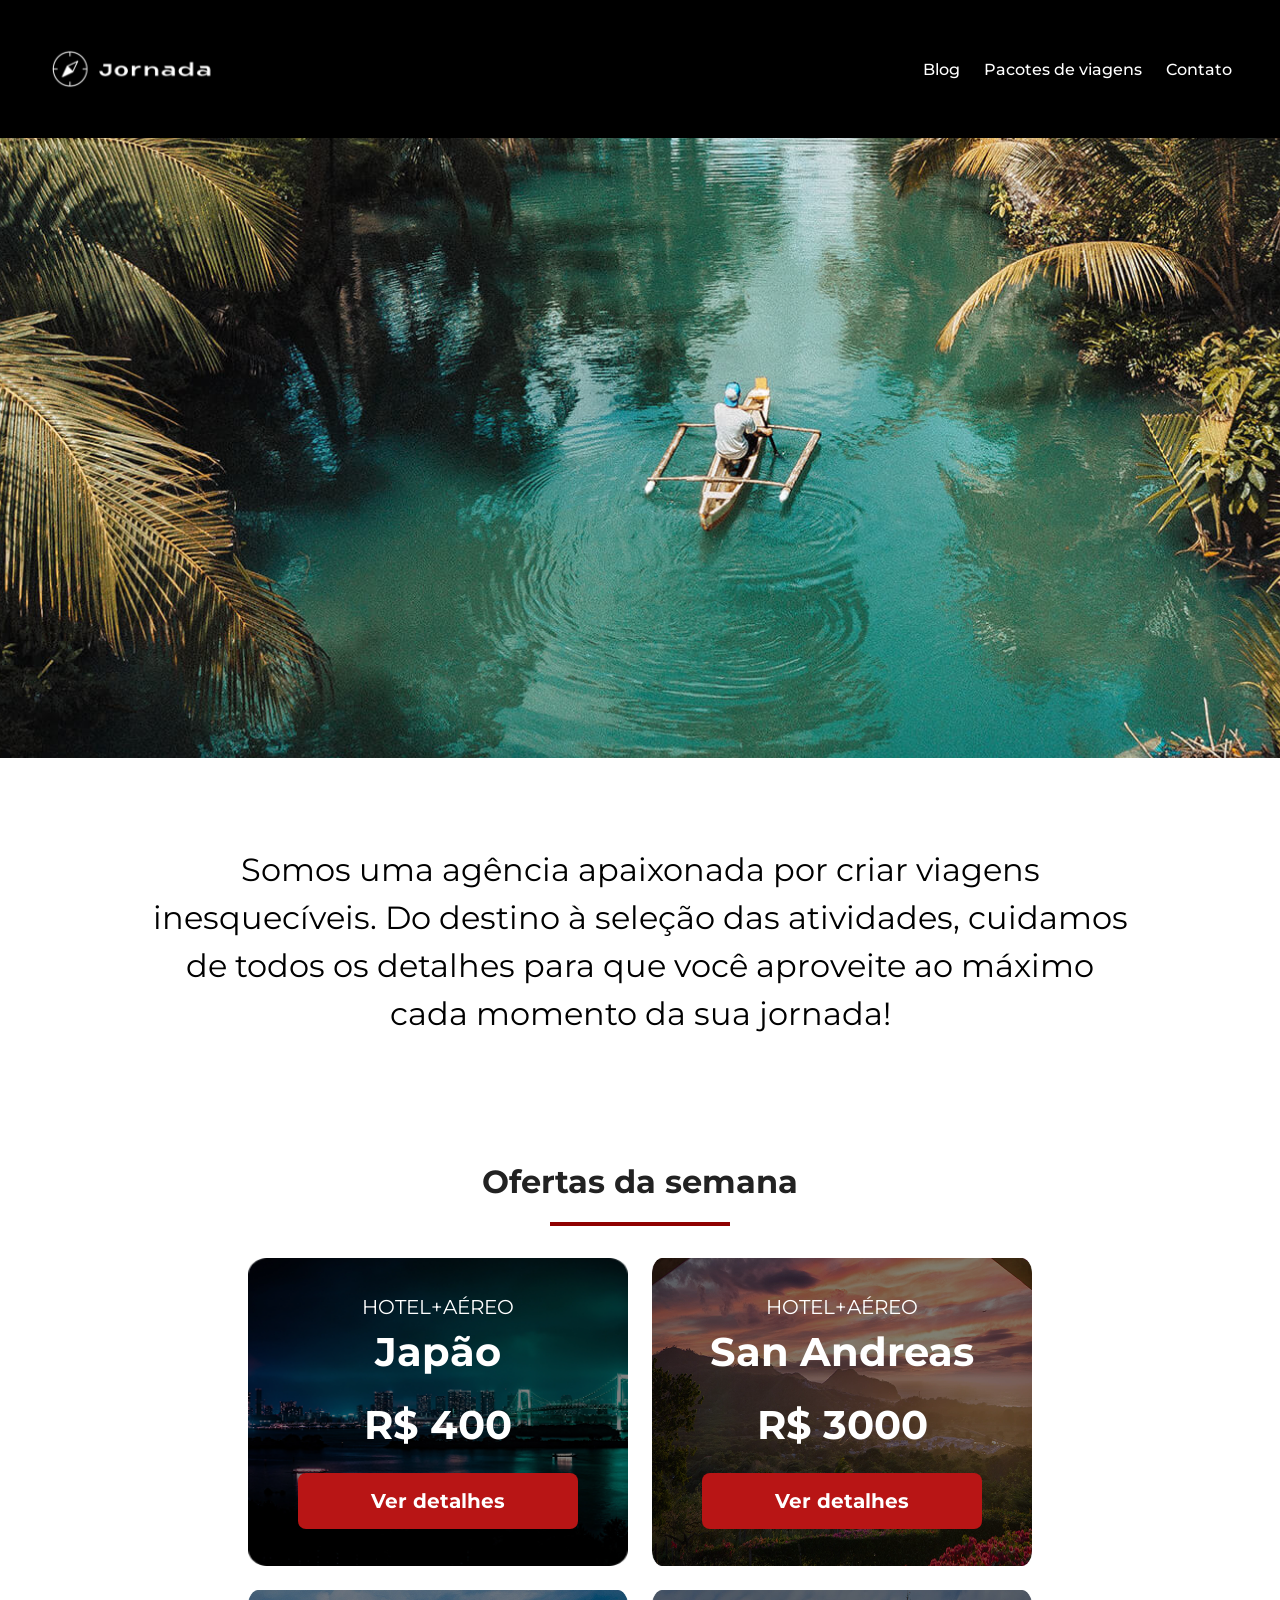
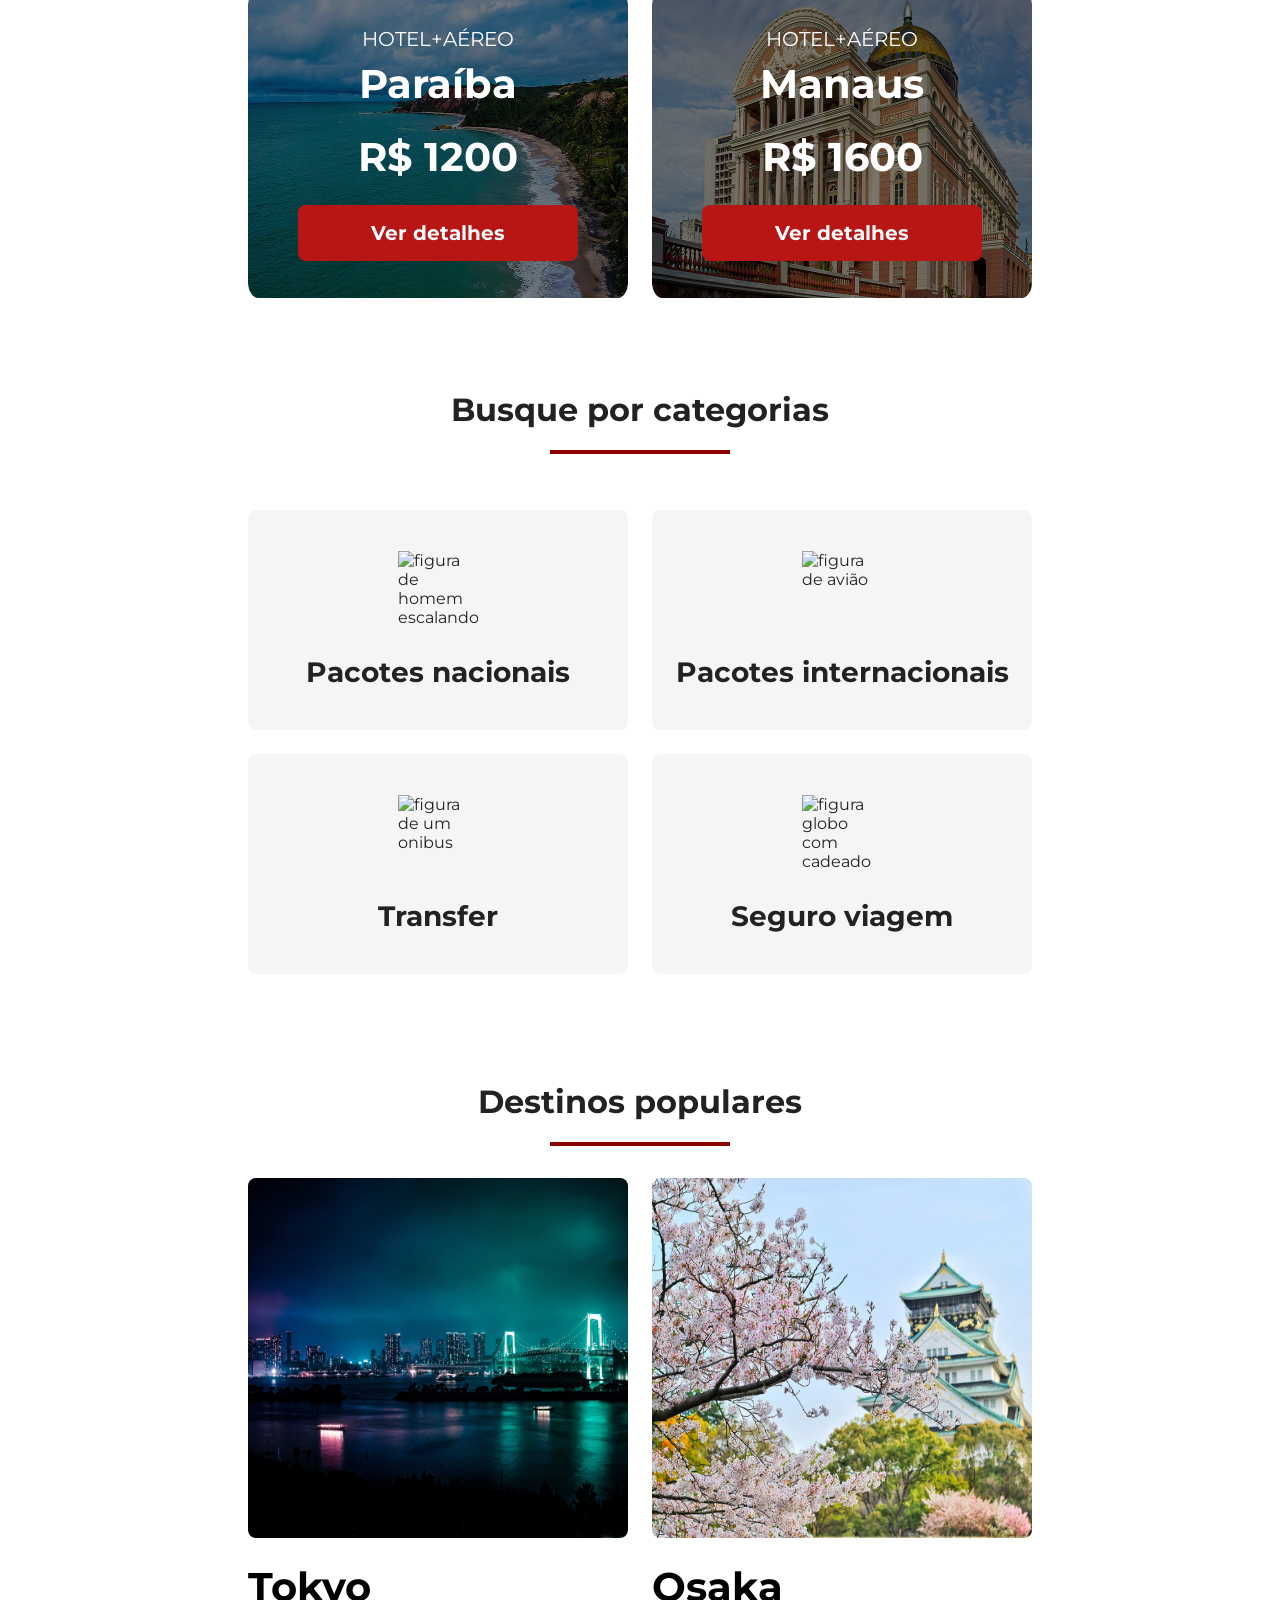
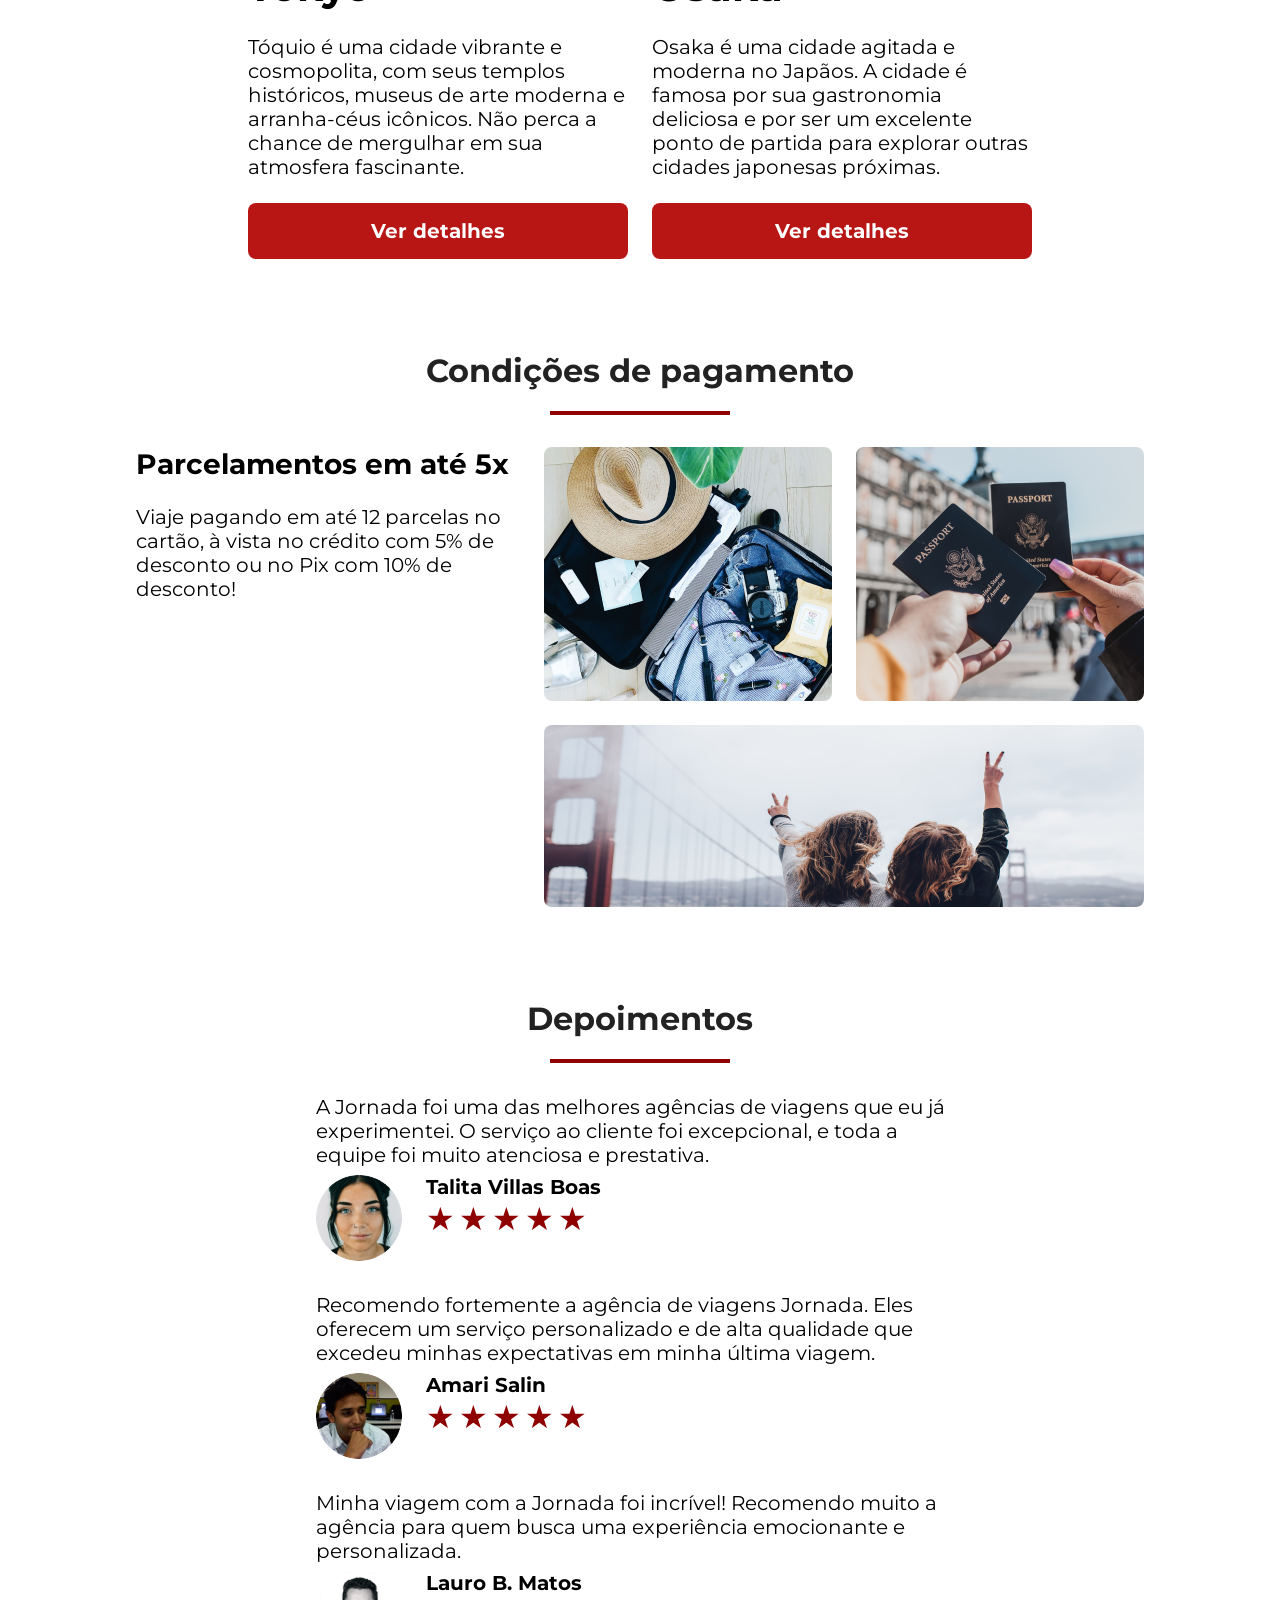
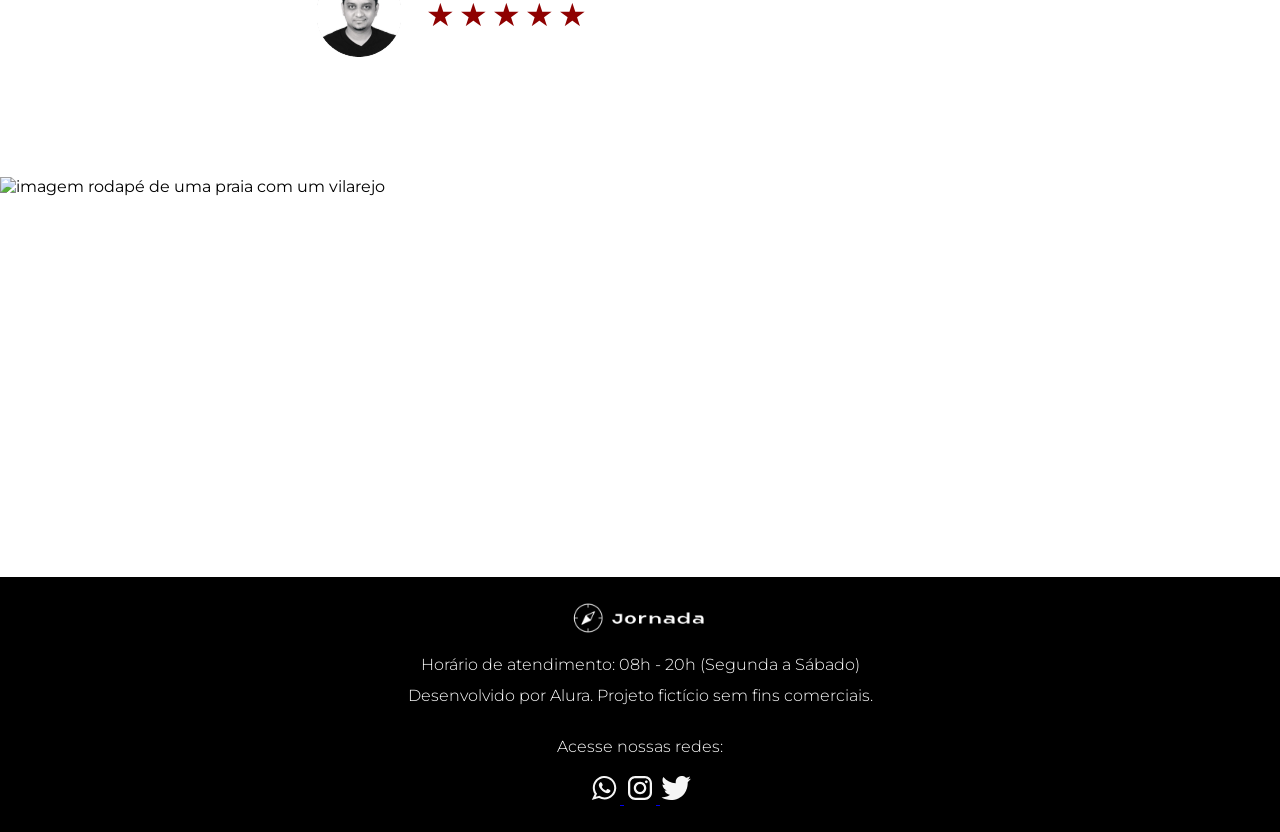
==== commit b066d302: "adiciona footer em todos os dispositivos" ====
--- a/index.html
+++ b/index.html
@@ -237,28 +237,31 @@
       </div>
      </section>
   </main>
-  <footer>
-    <img src="img/Imagem pré rodapé.png" alt="imagem rodapé de uma praia com um vilarejo" class="rodape-logo">
-    <div class="rodape-logo-desc">
-      <a href="index.html" title="Direciona para a página inicial do site" class="a-logo"></a> 
-       <img src="img/Logo-provisória-branca 1.svg" alt="">
-      <div class="rodape-desc">
-        <p>Horário de atendimento: 08h - 20h (Segunda a Sábado)</p>
-        <p>Desenvolvido por Alura. Projeto fictício sem fins comerciais.</p>
-      </div>
-    <div>
-      <p>Acesse nossas redes:</p>
-      <ul class="redes-sociais-rodape">
-        <a href="#" title="Direciona para o whatsapp da Jornada Viagens">
-          <img src="img/Whatsapp 1.svg" alt="ícone do whatsapp">
-        <a href="#" title="Direciona para o instagram da Jornada Viagens">
-          <img src="img/Instragam 1.svg" alt="ícone do instagram">
-         <a href="#" title="Direciona para o twitter da Jornada Viagens">
-          <img src="img/Twiter 1.svg" alt="ícone do twitter">
+  <footer class="footer-index">
+    <img src="img/Imagem pré rodapé.png" alt="imagem rodapé de uma praia com um vilarejo" class="rodape-image">
+    <div class="container-footer">
+      <div class="rodape-logo-desc">
+        <a href="index.html" title="Direciona para a página inicial do site" class="a-logo-rodape">
+          <img src="img/Logo-provisória-branca 1.svg" alt="">
         </a>
-      </ul>
+        <div class="rodape-desc">
+          <p>Horário de atendimento: 08h - 20h (Segunda a Sábado)</p>
+          <p>Desenvolvido por Alura. Projeto fictício sem fins comerciais.</p>
+        </div>
+      </div>
+      <div class="container-rodape-redes">
+        <p>Acesse nossas redes:</p>
+        <ul class="redes-sociais-rodape">
+          <a href="#" title="Direciona para o whatsapp da Jornada Viagens">
+            <img src="img/Whatsapp 1.svg" alt="ícone do whatsapp">
+          <a href="#" title="Direciona para o instagram da Jornada Viagens">
+            <img src="img/Instragam 1.svg" alt="ícone do instagram">
+          <a href="#" title="Direciona para o twitter da Jornada Viagens">
+            <img src="img/Twiter 1.svg" alt="ícone do twitter">
+          </a>
+        </ul>
+      </div>
     </div>
-
 
     </div>
   </footer>
--- a/css/style.css
+++ b/css/style.css
@@ -7,4 +7,5 @@
 @import url(categories.css);
 @import url(destiny.css);
 @import url(payments.css);
-@import url(depoimentos.css);+@import url(depoimentos.css);
+@import url(footer.css);
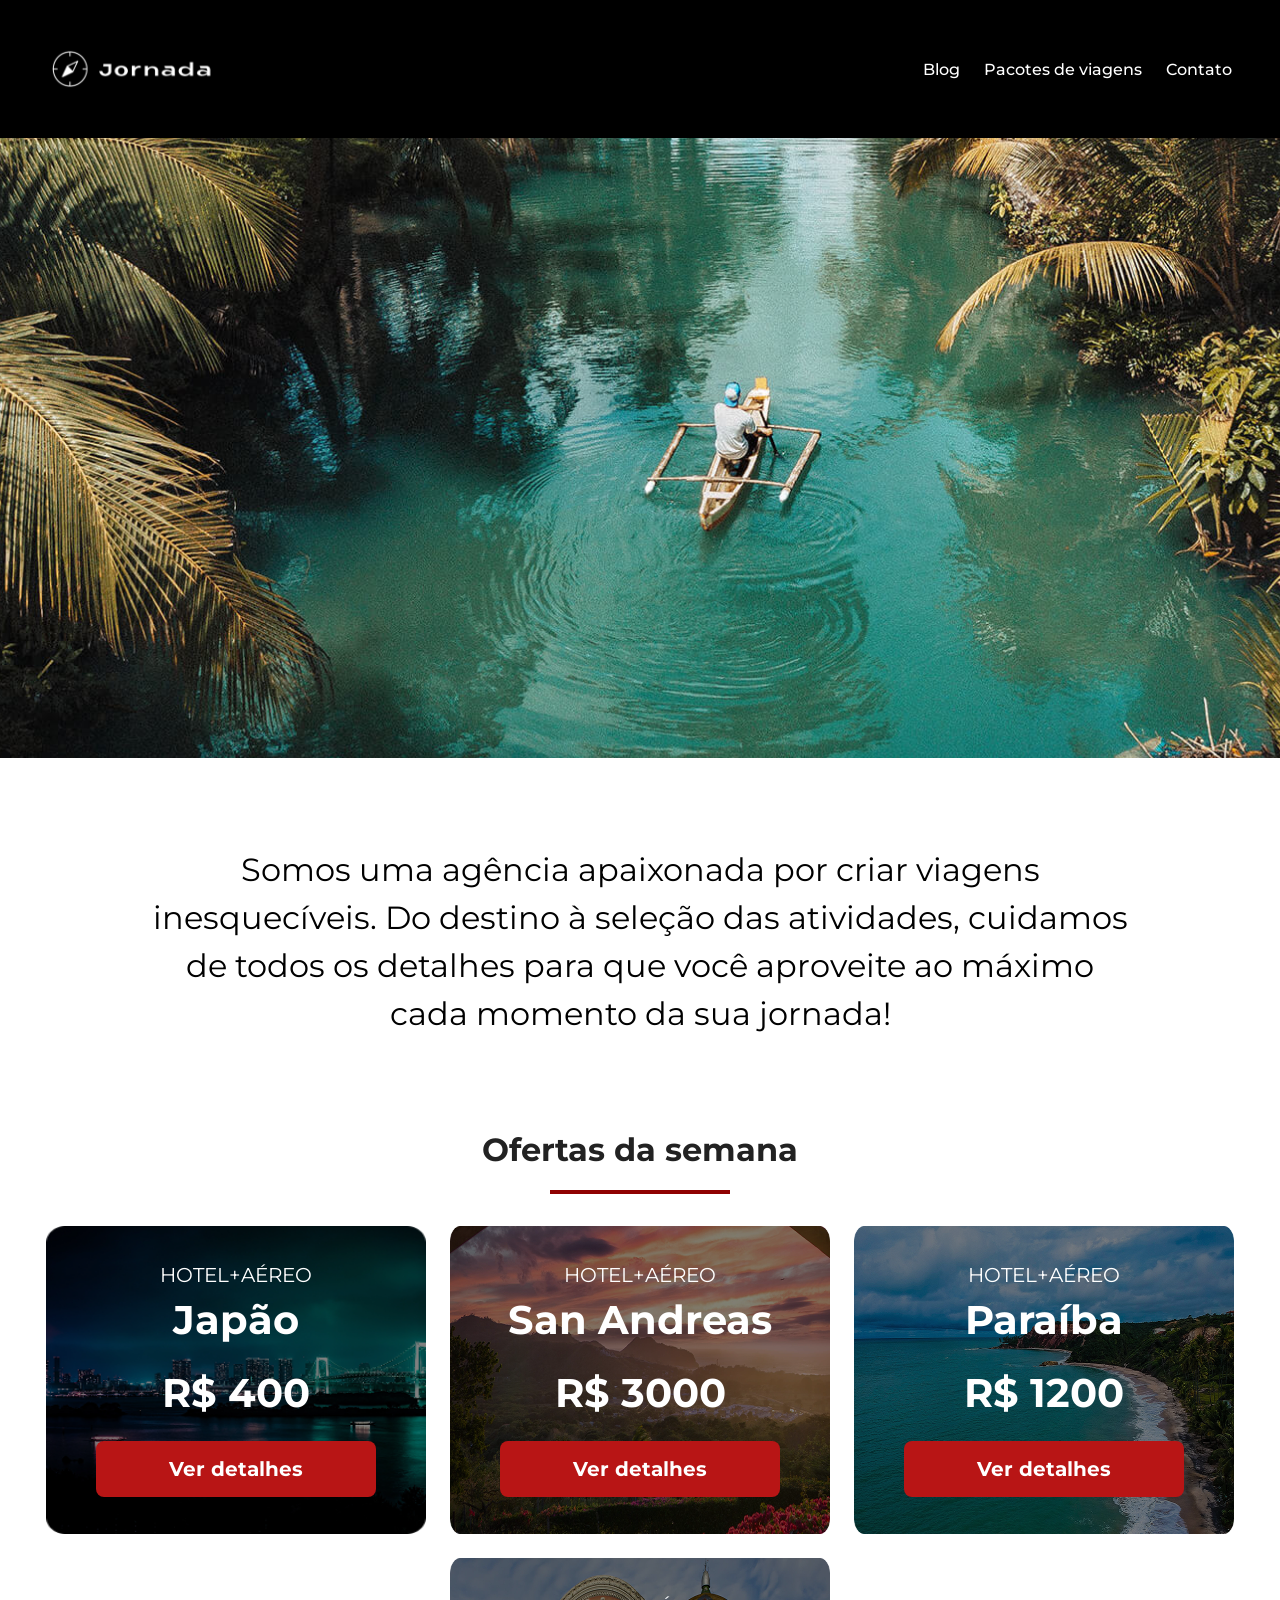
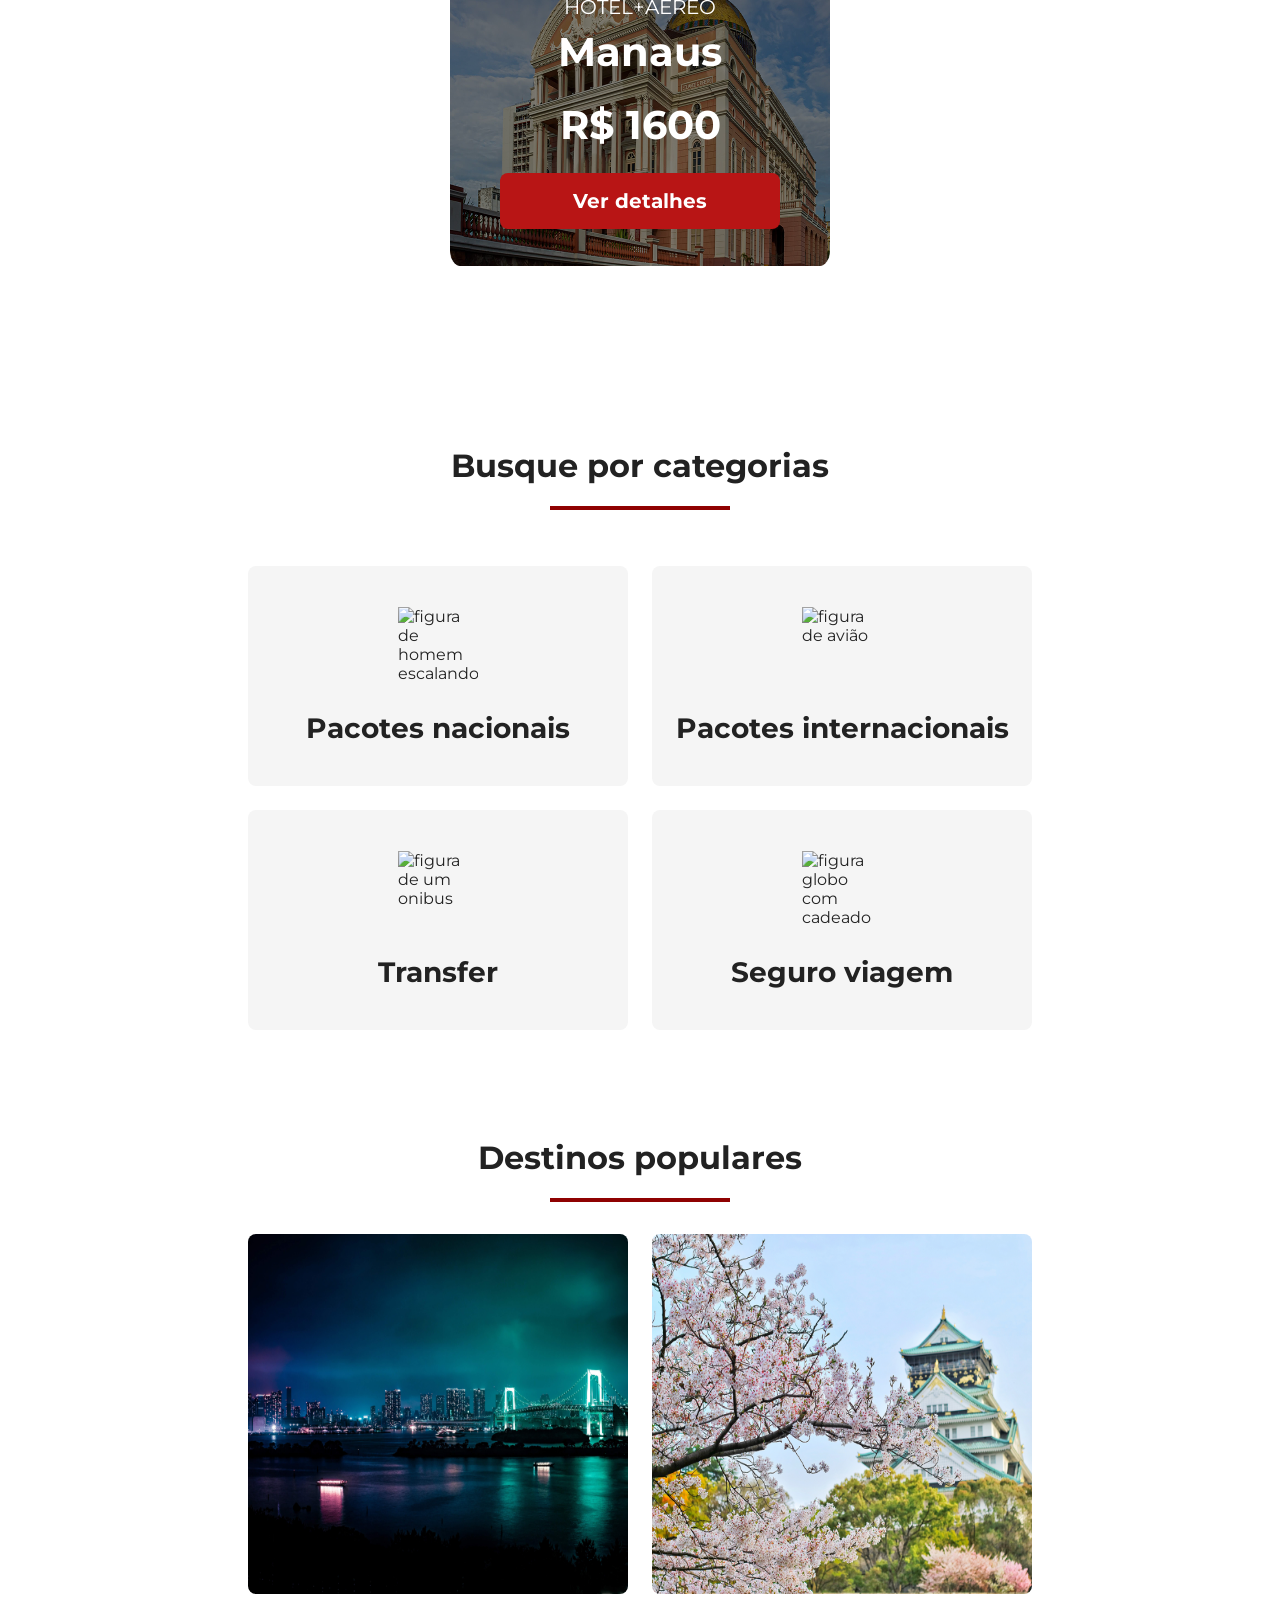
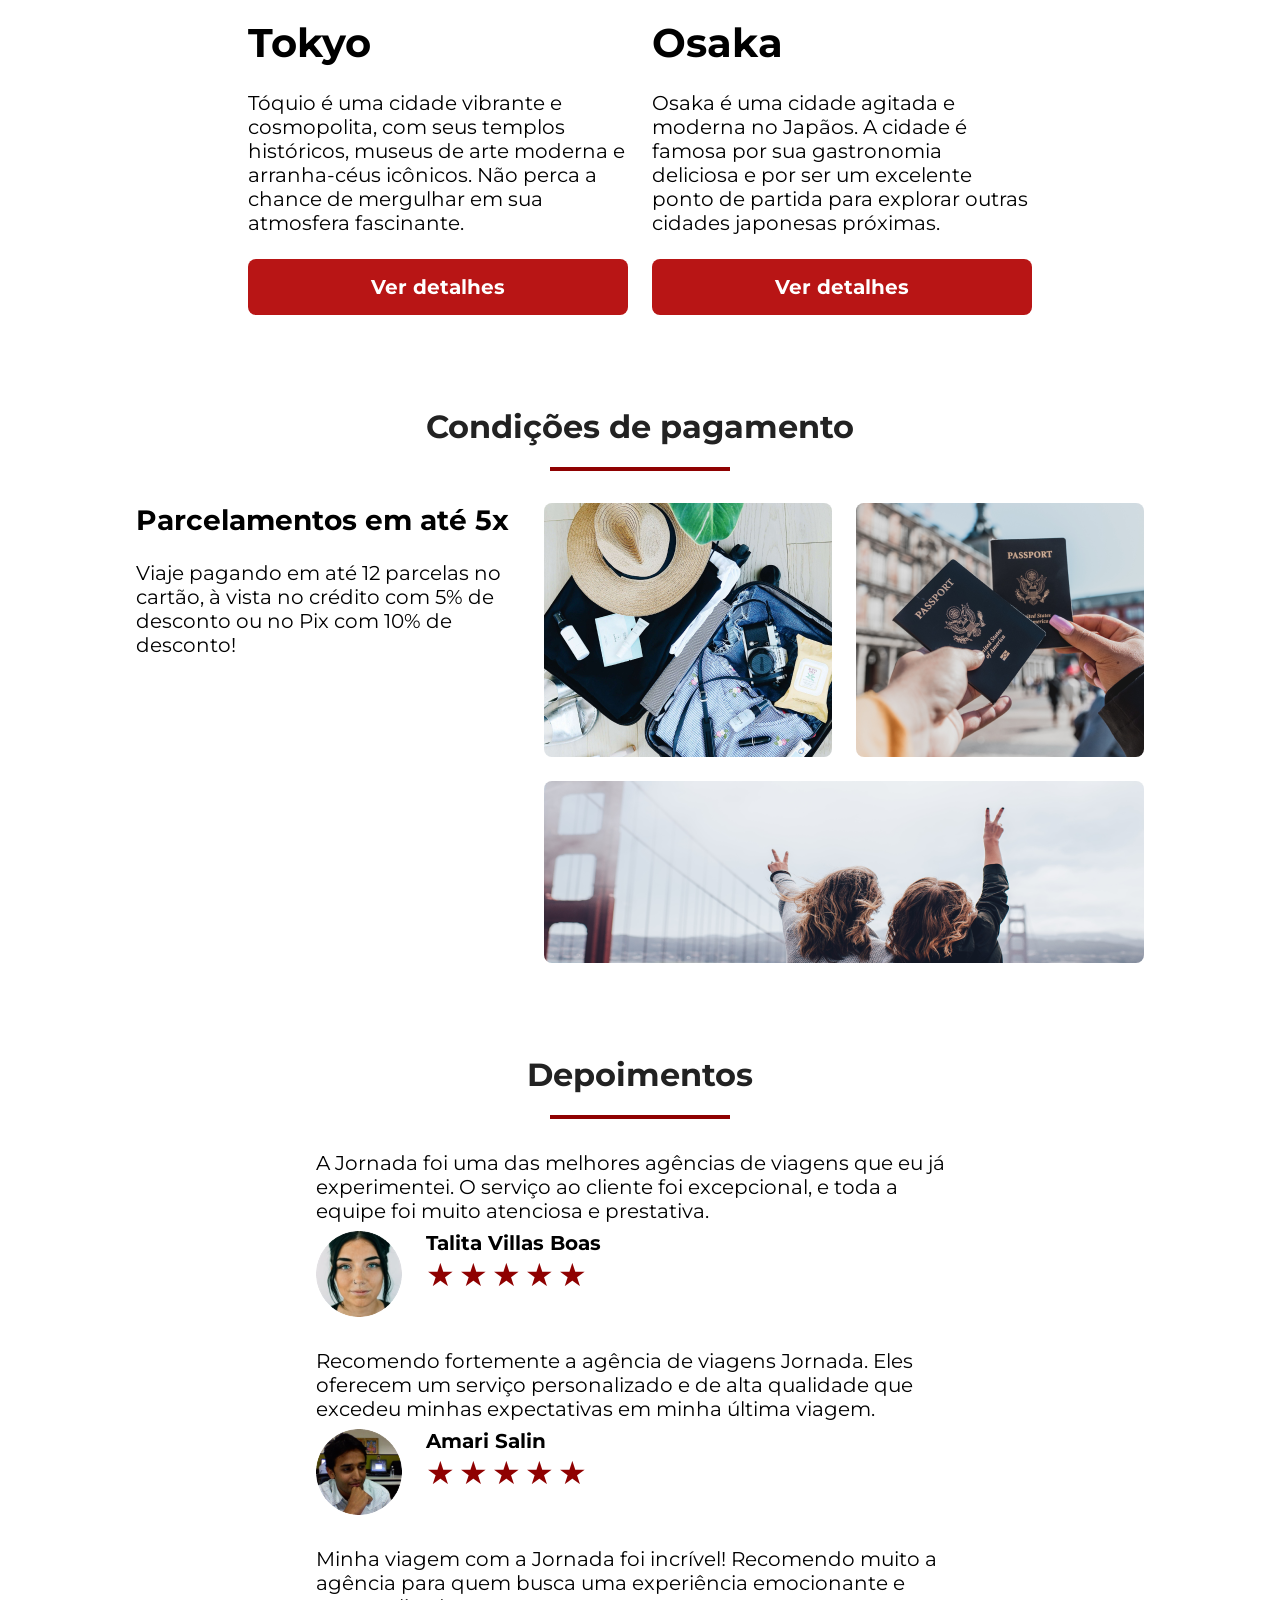
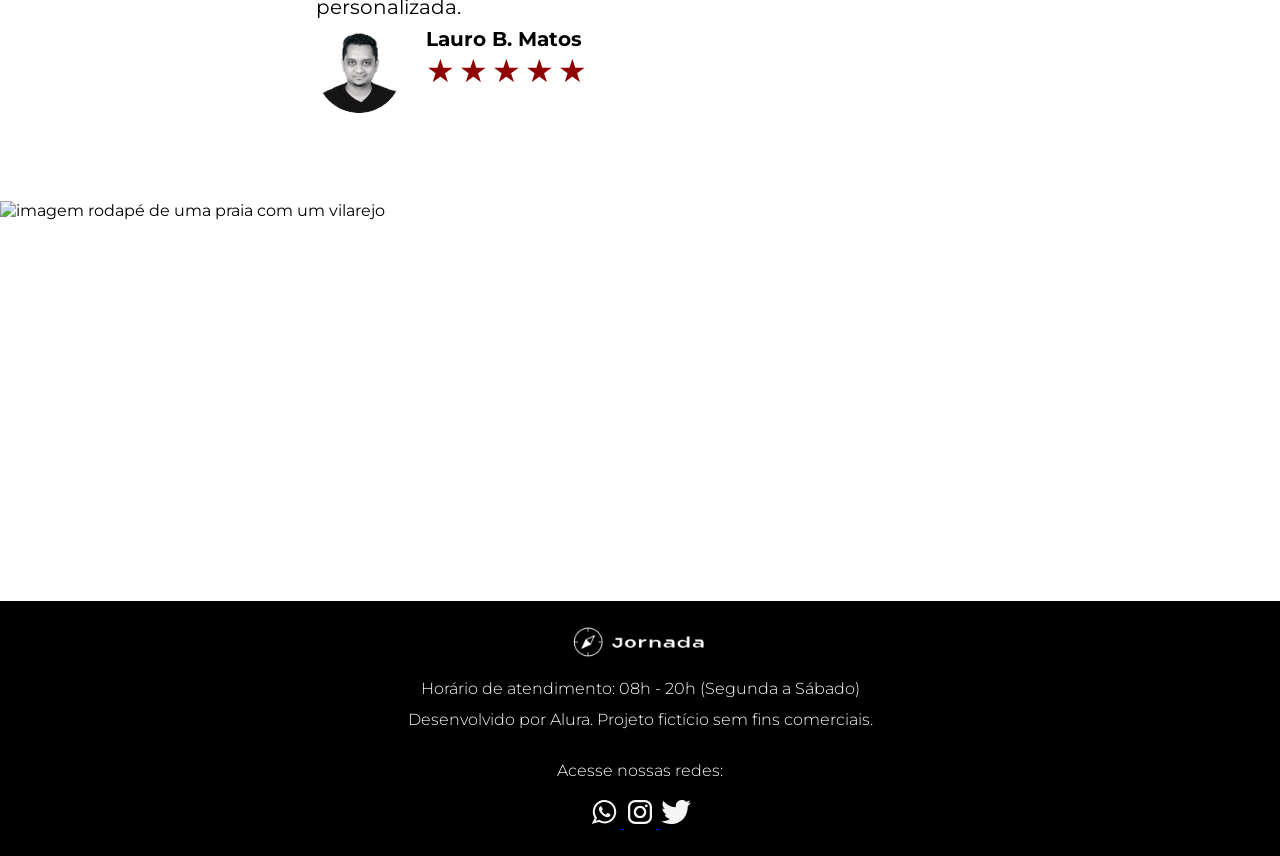
==== commit e12bac71: "adiciona pagina de contatos" ====
--- a/index.html
+++ b/index.html
@@ -3,8 +3,17 @@
 <head>
     <meta charset="UTF-8">
     <meta name="viewport" content="width=device-width, initial-scale=1.0">
+    <meta name="description" content="Agência que cuida de todos os detalhes da sua viagem">
+    <meta name="og:title" content="Jornada Viagens">
+    <meta name="og:description" content="Agência que cuida de todos os detalhes da sua viagem">
+    <meta name="og:image" content="">
+    <meta name="og:type" content="website">
+    <meta name="og:url" content="https://">
+
+    <link rel="icon" href="img/Símbolo_black 1.svg">
     <title>Jornada Viagens</title>
     <link rel="stylesheet" href="css/style.css">
+    
 </head>
 <body>
     <header class="header-main">
--- a/css/style.css
+++ b/css/style.css
@@ -8,4 +8,5 @@
 @import url(destiny.css);
 @import url(payments.css);
 @import url(depoimentos.css);
-@import url(footer.css);+@import url(footer.css);
+@import url(contato.css);
